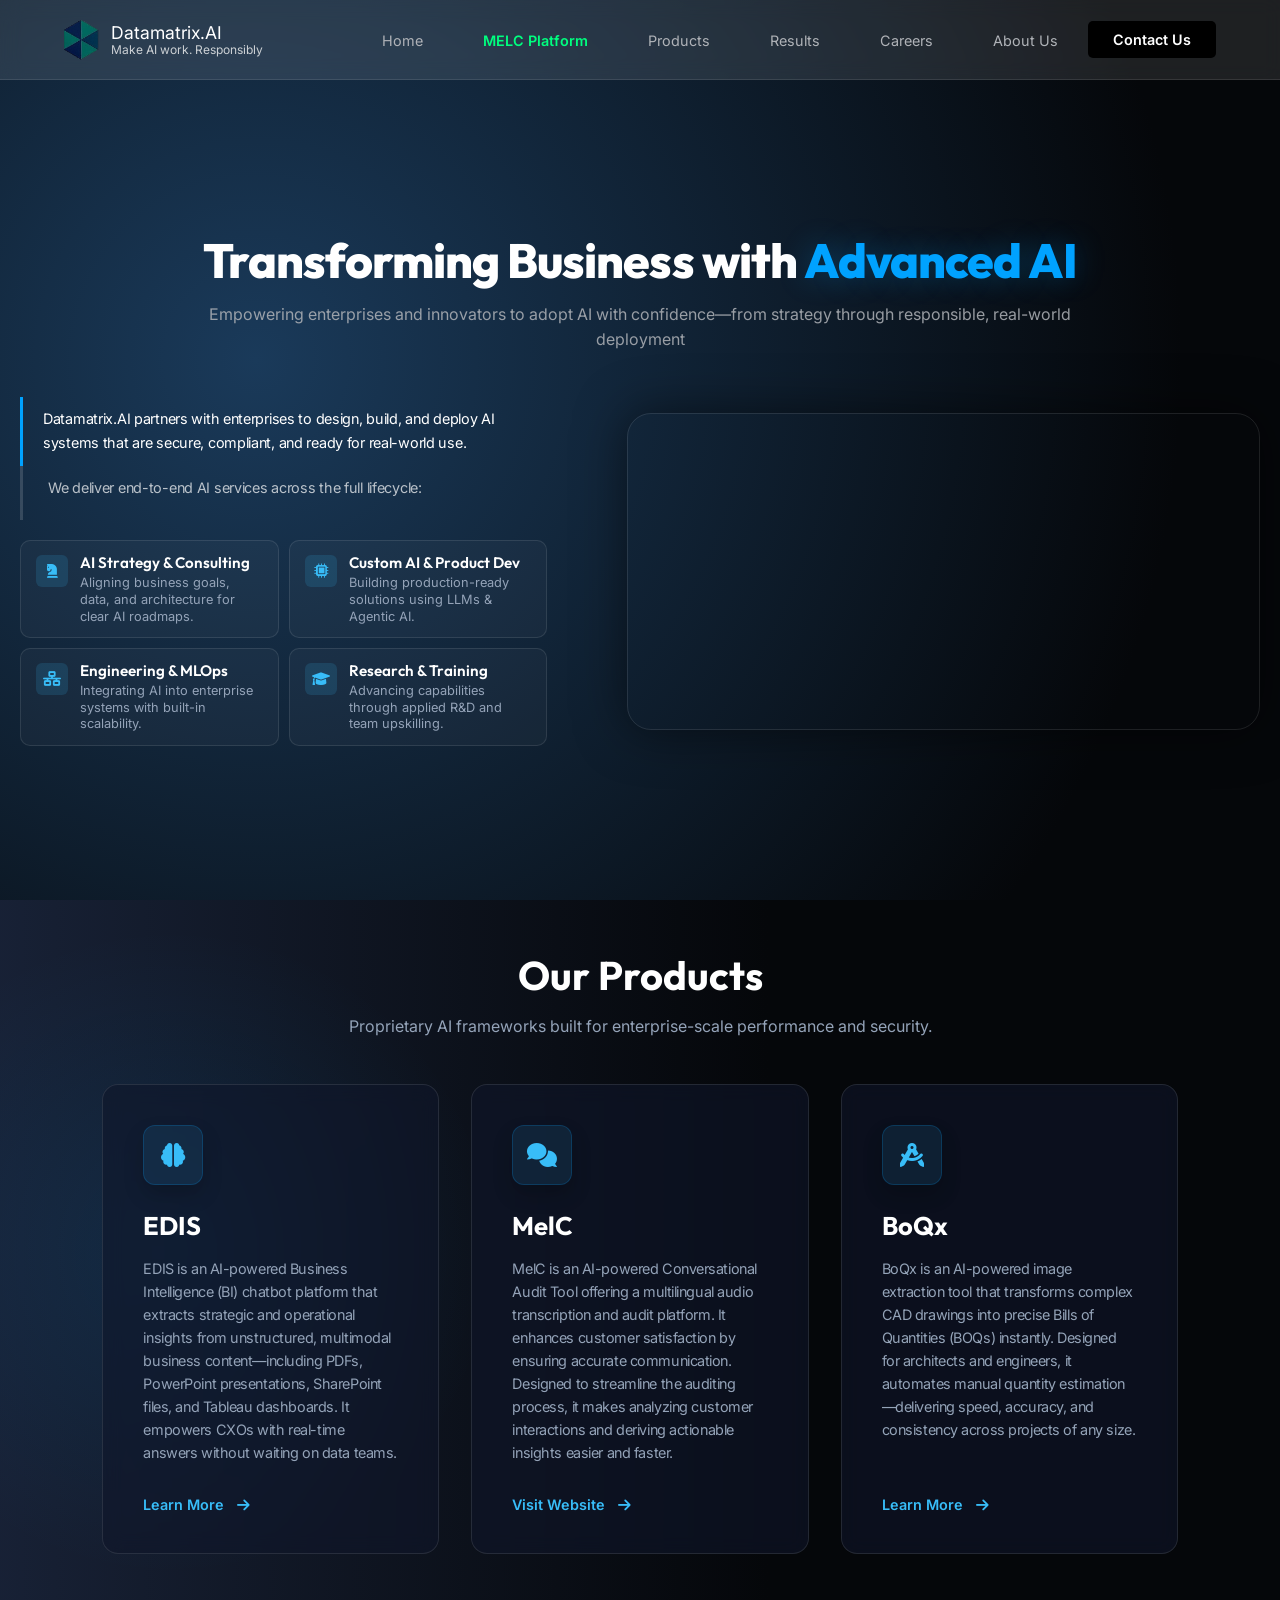
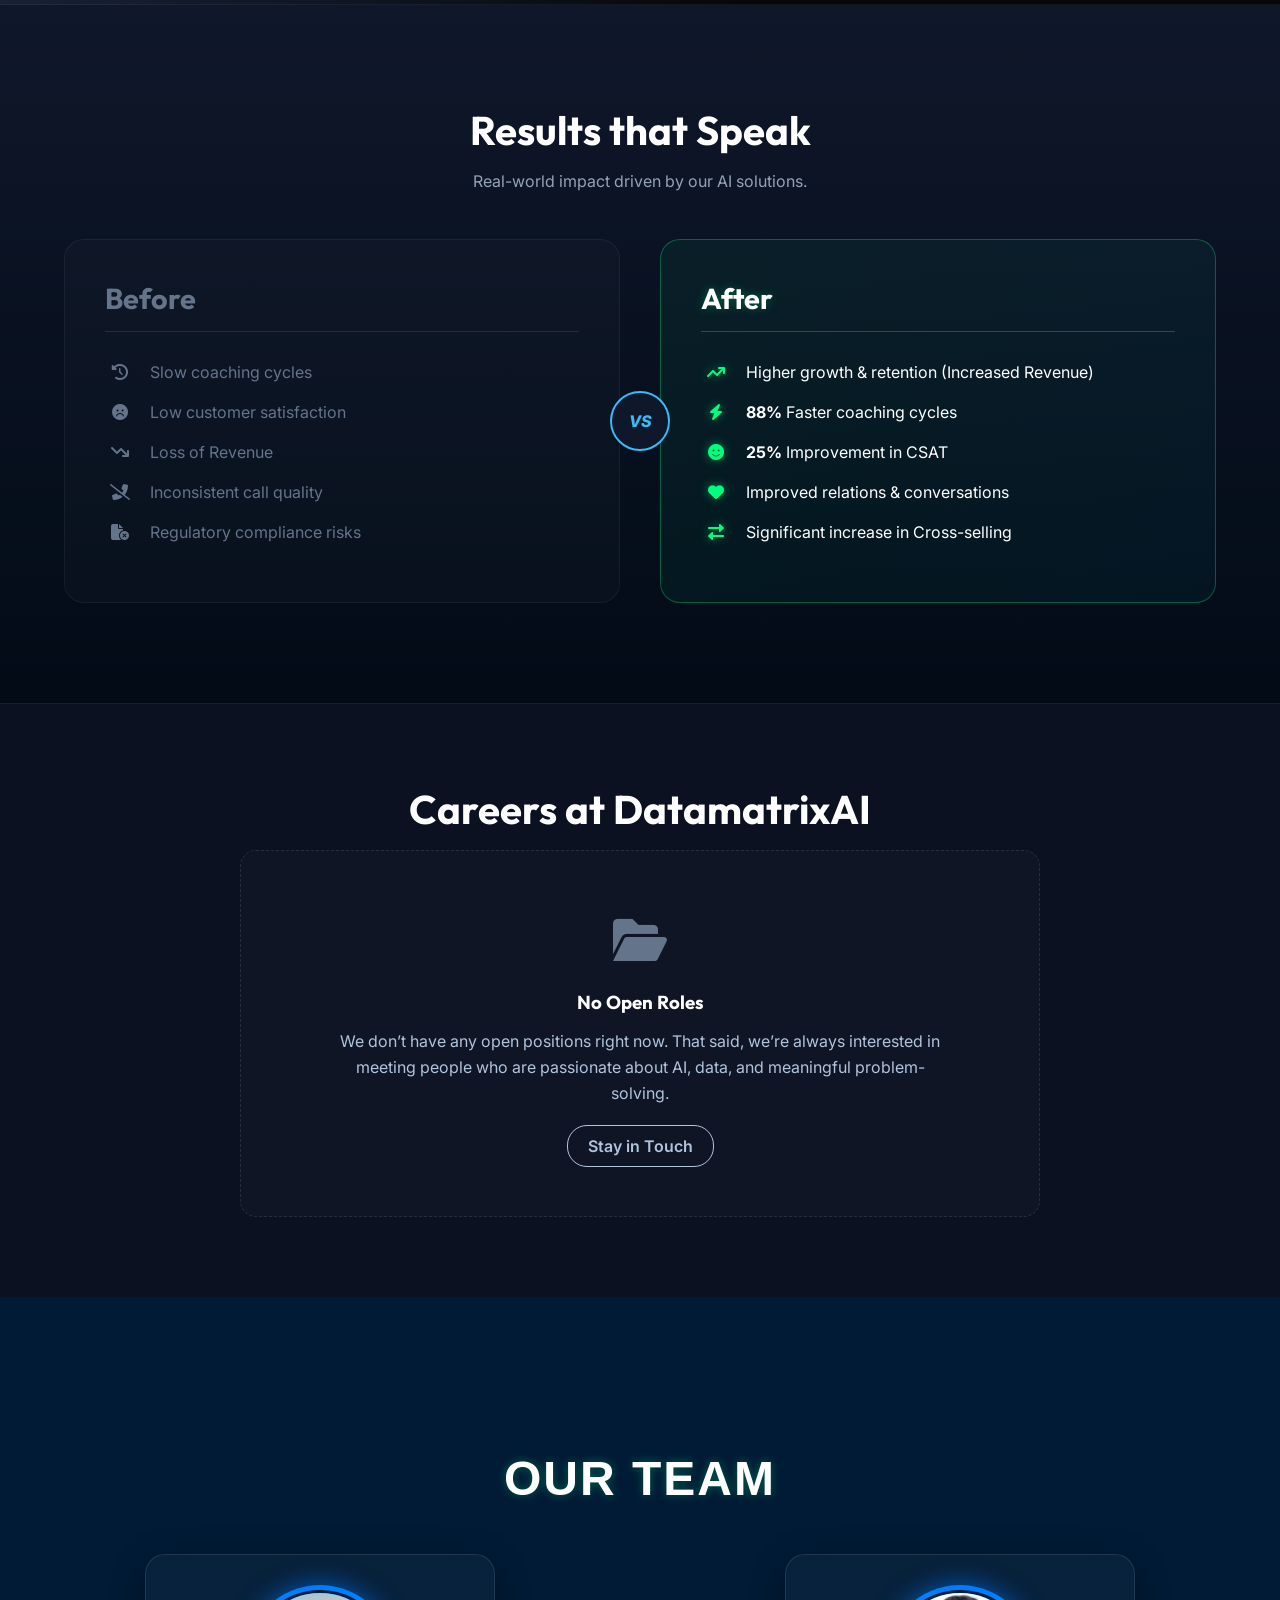
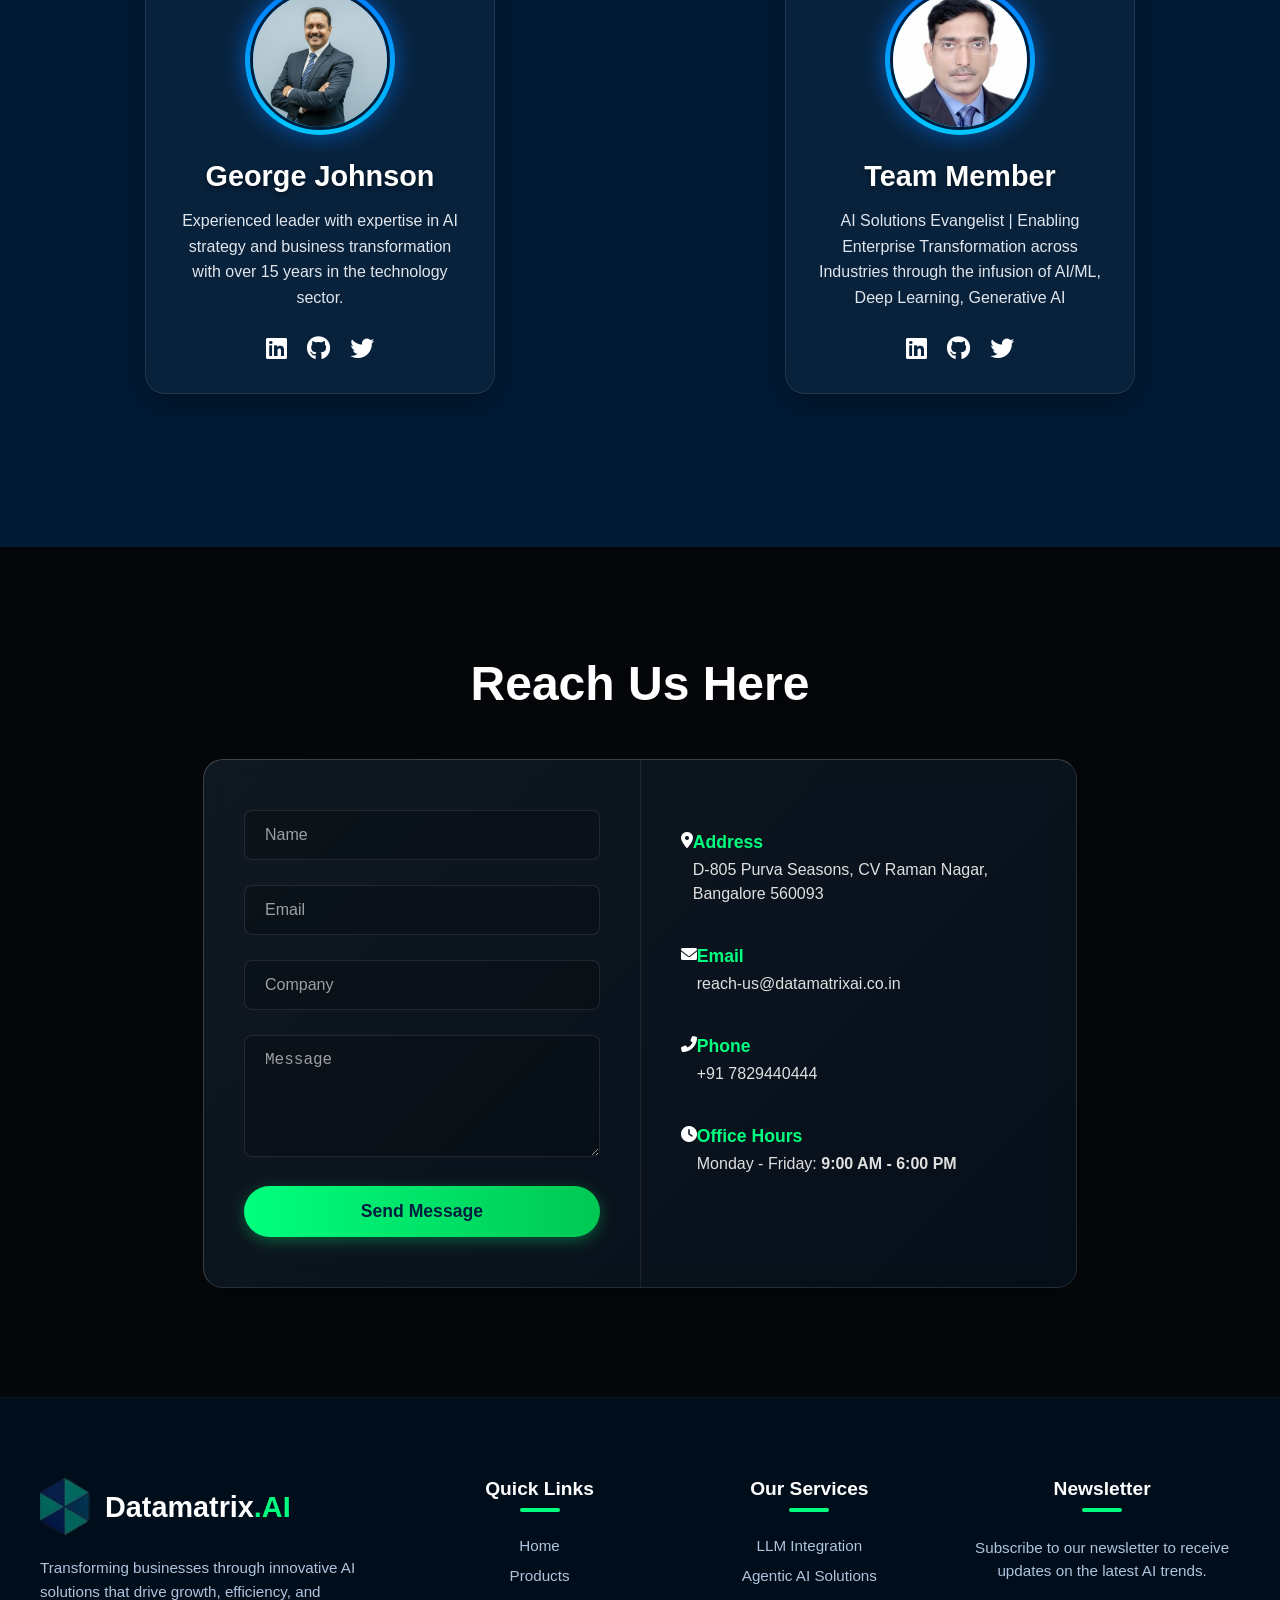
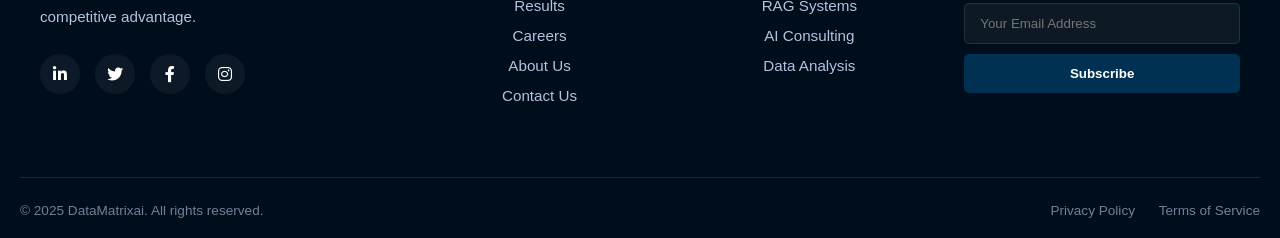
==== index.html @ 776e6ef0 "fixing index error" ====
<!DOCTYPE html>
<html lang="en">
<head>
    <meta charset="UTF-8">
    <meta name="viewport" content="width=device-width, initial-scale=1.0">
    <title>DataMatrix AI</title>
    <link rel="stylesheet" href="style.css">
    <link rel="icon" type="image/png" href="logo.png">
    <link href="https://fonts.googleapis.com/css2?family=Inter:wght@400;600;800&display=swap" rel="stylesheet">
    <link rel="stylesheet" href="https://cdnjs.cloudflare.com/ajax/libs/font-awesome/6.4.0/css/all.min.css">
    <link rel="stylesheet" href="https://cdnjs.cloudflare.com/ajax/libs/font-awesome/6.0.0/css/all.min.css">
    <link href="https://fonts.googleapis.com/css2?family=Inter:wght@400;500;600&family=Outfit:wght@500;600;700&display=swap" rel="stylesheet">
    <style>
        /* --- COMPACT HERO SERVICES GRID --- */
        .services-grid-hero {
            display: grid;
            grid-template-columns: 1fr;
            gap: 10px; /* Tighter gap */
            margin-top: 20px;
        }

        @media (min-width: 768px) {
            .services-grid-hero {
                grid-template-columns: 1fr 1fr; 
            }
        }

        .service-item {
            display: flex;
            align-items: flex-start;
            gap: 12px;
            background: rgba(255, 255, 255, 0.03);
            border: 1px solid rgba(255, 255, 255, 0.1);
            padding: 12px 15px; /* Compact padding */
            border-radius: 10px;
            transition: all 0.3s ease;
        }

        .service-item:hover {
            border-color: #38bdf8;
            background: rgba(255, 255, 255, 0.06);
            transform: translateY(-2px);
        }

        .svc-icon {
            flex-shrink: 0;
            width: 32px; /* Smaller icon container */
            height: 32px;
            background: rgba(56, 189, 248, 0.15);
            color: #38bdf8;
            border-radius: 6px;
            display: flex;
            align-items: center;
            justify-content: center;
            font-size: 0.9rem;
            margin-top: 2px;
        }

        .service-content h4 {
            color: #fff;
            font-family: 'Outfit', sans-serif;
            font-size: 0.95rem; /* Clean, readable size */
            margin-bottom: 3px;
            font-weight: 600;
        }

        .service-content p {
            color: #94a3b8;
            font-size: 0.8rem;
            line-height: 1.3;
            margin: 0;
        }

        /* --- EXISTING STYLES --- */
        .hero-header-container { display: flex; justify-content: center; width: 100%; text-align: center; margin-bottom: 1.5rem; }
        .hero-header-content { max-width: 900px; display: flex; flex-direction: column; align-items: center; }
        .hero-title { text-align: center; }
        .hero-subtitle { text-align: center; margin-left: auto; margin-right: auto; max-width: 800px; }
        
        .products-grid { display: grid; grid-template-columns: repeat(auto-fit, minmax(320px, 1fr)); gap: 2rem; align-items: stretch; }
        .product-card { display: flex; flex-direction: column; height: 100%; background: rgba(15, 23, 42, 0.6); border: 1px solid rgba(255, 255, 255, 0.1); padding: 2.5rem; border-radius: 16px; transition: transform 0.3s ease, box-shadow 0.3s ease, border-color 0.3s ease; }
        .product-card:hover { transform: translateY(-8px); box-shadow: 0 15px 30px rgba(0, 0, 0, 0.4), 0 0 15px rgba(6, 182, 212, 0.2); border-color: rgba(6, 182, 212, 0.5); }
        .product-desc { flex-grow: 1; color: #94a3b8; line-height: 1.6; margin-bottom: 2rem; }
        .product-link { margin-top: auto; display: inline-flex; align-items: center; font-weight: 600; color: #38bdf8; transition: color 0.2s ease, gap 0.2s ease; }
        .product-link:hover { color: #0ea5e9; gap: 10px; }
        .product-icon-container { width: 60px; height: 60px; background: rgba(56, 189, 248, 0.1); border-radius: 12px; display: flex; align-items: center; justify-content: center; margin-bottom: 1.5rem; font-size: 1.5rem; color: #38bdf8; }
        
        .comparison-section { padding: 100px 5%; background: linear-gradient(180deg, #0f172a 0%, #020b16 100%); }
        .comparison-grid { display: grid; grid-template-columns: 1fr 1fr; gap: 40px; max-width: 1200px; margin: 0 auto; position: relative; }
        .col-before { background: rgba(255, 255, 255, 0.02); border: 1px solid rgba(255, 255, 255, 0.05); border-radius: 20px; padding: 40px; }
        .col-before h3 { color: #64748b; font-family: 'Outfit', sans-serif; font-size: 1.8rem; margin-bottom: 30px; border-bottom: 1px solid rgba(255, 255, 255, 0.1); padding-bottom: 15px; }
        .problem-item { display: flex; align-items: center; gap: 15px; margin-bottom: 20px; color: #64748b; }
        .problem-item i { width: 30px; text-align: center; }
        .col-after { background: linear-gradient(135deg, rgba(0, 255, 127, 0.05) 0%, rgba(6, 182, 212, 0.05) 100%); border: 1px solid rgba(0, 255, 127, 0.3); border-radius: 20px; padding: 40px; }
        .col-after h3 { color: #fff; font-family: 'Outfit', sans-serif; font-size: 1.8rem; margin-bottom: 30px; border-bottom: 1px solid rgba(0, 255, 127, 0.3); padding-bottom: 15px; text-shadow: 0 0 10px rgba(0, 255, 127, 0.3); }
        .solution-item { display: flex; align-items: center; gap: 15px; margin-bottom: 20px; color: #fff; }
        .solution-item i { color: #00ff7f; width: 30px; text-align: center; filter: drop-shadow(0 0 5px rgba(0, 255, 127, 0.5)); }
        .vs-badge { display: none; }
        
        .careers-section { padding: 80px 5%; background: #0b1120; border-top: 1px solid rgba(255,255,255,0.05); }
        .job-card { background: rgba(255, 255, 255, 0.03); border: 1px solid rgba(255, 255, 255, 0.1); border-radius: 12px; padding: 25px; margin-bottom: 20px; display: flex; justify-content: space-between; align-items: center; transition: all 0.3s ease; }
        .job-card:hover { border-color: var(--accent-blue, #38bdf8); background: rgba(255, 255, 255, 0.05); transform: translateX(5px); }
        .job-info h4 { color: #fff; font-family: 'Outfit', sans-serif; font-size: 1.2rem; margin-bottom: 5px; }
        .job-meta { color: #94a3b8; font-size: 0.9rem; display: flex; gap: 15px; }
        .job-meta span i { margin-right: 5px; color: #38bdf8; }
        .btn-apply { padding: 8px 20px; border: 1px solid #38bdf8; color: #38bdf8; border-radius: 20px; text-decoration: none; font-size: 0.9rem; transition: all 0.3s; }
        .btn-apply:hover { background: #38bdf8; color: #000; }
        .no-jobs-box { background: rgba(255, 255, 255, 0.02); border: 1px dashed rgba(255, 255, 255, 0.1); border-radius: 16px; padding: 60px 20px; text-align: center; max-width: 800px; margin: 0 auto; }
        .no-jobs-icon { font-size: 3rem; color: #64748b; margin-bottom: 20px; }
        
        .team-grid { display: flex; justify-content: center; gap: 40px; flex-wrap: wrap; margin-top: 40px; }
        .team-card { flex: 0 1 350px; display: flex; flex-direction: column; align-items: center; text-align: center; background: rgba(255, 255, 255, 0.03); border: 1px solid rgba(255, 255, 255, 0.1); border-radius: 20px; padding: 30px; }

        @media (min-width: 900px) {
            .vs-badge { display: flex; position: absolute; left: 50%; top: 50%; transform: translate(-50%, -50%); width: 60px; height: 60px; background: #0f172a; border: 2px solid #38bdf8; border-radius: 50%; align-items: center; justify-content: center; color: #38bdf8; font-weight: 800; font-style: italic; z-index: 10; }
        }
        @media (max-width: 768px) {
            .comparison-grid { grid-template-columns: 1fr; }
            .job-card { flex-direction: column; align-items: flex-start; gap: 15px; }
            .btn-apply { width: 100%; text-align: center; }
            .team-grid { flex-direction: column; align-items: center; }
        }
    </style>
</head>
<body>

    <header>
        <a href="#" class="logo-container">
            <img src="logo.png" alt="DataMatrix Logo" class="logo">
            <div class="logo-text">
                <span class="text-white">Datamatrix</span><span class="text-white">.AI</span>
                <div class="tagline-text">Make AI work. Responsibly</div>
            </div>
        </a>

       <nav>
            <ul>
                <li><a href="index.html">Home</a></li>
                <li><a href="melc.html" style="color: #00ff7f; font-weight: 600;">MELC Platform</a></li>
                <li><a href="#products">Products</a></li>
                <li><a href="#testimonials">Results</a></li>
                <li><a href="#careers">Careers</a></li>
                <li><a href="#aboutus">About Us</a></li>
            </ul>
        </nav>
        <a href="#contact" class="btn-reach">Contact Us</a>
    </header>

    <section class="hero">
        <div class="hero-header-container">
            <div class="hero-header-content">
                    <h1 class="hero-title">Transforming Business with <span class="highlight">Advanced AI</span></h1>
                    <p class="hero-subtitle">Empowering enterprises and innovators to adopt AI with confidence—from strategy through responsible, real-world deployment</p>
            </div>
        </div>
        <div class="hero-main-layout">
            <div class="hero-left-new">
                <div>
                    <p class="lead-text">Datamatrix.AI partners with enterprises to design, build, and deploy AI systems that are secure, compliant, and ready for real-world use.</p>
                    <p class="detail-text" style="margin-bottom: 10px;">We deliver end-to-end AI services across the full lifecycle:</p>
                    
                    <div class="services-grid-hero">
                        
                        <div class="service-item">
                            <div class="svc-icon"><i class="fas fa-chess-knight"></i></div>
                            <div class="service-content">
                                <h4>AI Strategy & Consulting</h4>
                                <p>Aligning business goals, data, and architecture for clear AI roadmaps.</p>
                            </div>
                        </div>

                        <div class="service-item">
                            <div class="svc-icon"><i class="fas fa-microchip"></i></div>
                            <div class="service-content">
                                <h4>Custom AI & Product Dev</h4>
                                <p>Building production-ready solutions using LLMs & Agentic AI.</p>
                            </div>
                        </div>

                        <div class="service-item">
                            <div class="svc-icon"><i class="fas fa-network-wired"></i></div>
                            <div class="service-content">
                                <h4>Engineering & MLOps</h4>
                                <p>Integrating AI into enterprise systems with built-in scalability.</p>
                            </div>
                        </div>

                        <div class="service-item">
                            <div class="svc-icon"><i class="fas fa-graduation-cap"></i></div>
                            <div class="service-content">
                                <h4>Research & Training</h4>
                                <p>Advancing capabilities through applied R&D and team upskilling.</p>
                            </div>
                        </div>

                    </div>
                </div>
                
                </div>

            <div class="hero-video">
                <video autoplay muted loop playsinline>
                    <source src="homepagevideo.mp4" type="video/mp4">
                </video>
            </div>
        </div>
    </section>

    <section id="products" class="products-section">
        <div class="section-header-product">
            <h2 style="text-align: center; font-size: 2.5rem; margin-bottom: 1rem; color: #fff; font-family: 'Outfit', sans-serif;">Our Products</h2>
            <p style="text-align: center; color: #94a3b8; max-width: 600px; margin: 0 auto 3rem auto;">Proprietary AI frameworks built for enterprise-scale performance and security.</p>
        </div>

        <div class="products-grid">
            <div class="product-card">
                <div class="product-icon-container">
                    <i class="fas fa-brain"></i>
                </div>
                <h3 class="product-title">EDIS</h3>
                <p class="product-desc">EDIS is an AI-powered Business Intelligence (BI) chatbot platform that extracts strategic and operational insights from unstructured, multimodal business content—including PDFs, PowerPoint presentations, SharePoint files, and Tableau dashboards. It empowers CXOs with real-time answers without waiting on data teams.</p>
                <a href="#" class="product-link">Learn More <i class="fas fa-arrow-right" style="margin-left: 5px;"></i></a>
            </div>

            <div class="product-card">
                <div class="product-icon-container">
                    <i class="fas fa-comments"></i>
                </div>
                <h3 class="product-title">MelC</h3>
                <p class="product-desc">MelC is an AI-powered Conversational Audit Tool offering a multilingual audio transcription and audit platform. It enhances customer satisfaction by ensuring accurate communication. Designed to streamline the auditing process, it makes analyzing customer interactions and deriving actionable insights easier and faster.</p>
                <a href="melc.html" class="product-link">Visit Website <i class="fas fa-arrow-right" style="margin-left: 5px;"></i></a>
            </div>

            <div class="product-card">
                <div class="product-icon-container">
                    <i class="fas fa-drafting-compass"></i>
                </div>
                <h3 class="product-title">BoQx</h3>
                <p class="product-desc">BoQx is an AI-powered image extraction tool that transforms complex CAD drawings into precise Bills of Quantities (BOQs) instantly. Designed for architects and engineers, it automates manual quantity estimation—delivering speed, accuracy, and consistency across projects of any size.</p>
                <a href="#" class="product-link">Learn More <i class="fas fa-arrow-right" style="margin-left: 5px;"></i></a>
            </div>
        </div>
    </section>

    <section id="testimonials" class="comparison-section">
        <div class="section-header-product">
            <h2 style="text-align: center; font-size: 2.5rem; margin-bottom: 1rem; color: #fff; font-family: 'Outfit', sans-serif;">Results that Speak</h2>
            <p style="text-align: center; color: #94a3b8; max-width: 600px; margin: 0 auto 3rem auto;">Real-world impact driven by our AI solutions.</p>
        </div>

        <div class="comparison-grid">
            <div class="vs-badge">VS</div>

            <div class="col-before">
                <h3>Before</h3>
                <div class="problem-item"><i class="fas fa-history"></i> <span>Slow coaching cycles</span></div>
                <div class="problem-item"><i class="fas fa-face-frown"></i> <span>Low customer satisfaction</span></div>
                <div class="problem-item"><i class="fas fa-arrow-trend-down"></i> <span>Loss of Revenue</span></div>
                <div class="problem-item"><i class="fas fa-phone-slash"></i> <span>Inconsistent call quality</span></div>
                <div class="problem-item"><i class="fas fa-file-circle-xmark"></i> <span>Regulatory compliance risks</span></div>
            </div>

            <div class="col-after">
                <h3>After</h3>
                <div class="solution-item"><i class="fas fa-arrow-trend-up"></i> <span>Higher growth & retention (Increased Revenue)</span></div>
                <div class="solution-item"><i class="fas fa-bolt"></i> <span><strong>88%</strong> Faster coaching cycles</span></div>
                <div class="solution-item"><i class="fas fa-face-smile"></i> <span><strong>25%</strong> Improvement in CSAT</span></div>
                <div class="solution-item"><i class="fas fa-heart"></i> <span>Improved relations & conversations</span></div>
                <div class="solution-item"><i class="fas fa-exchange-alt"></i> <span>Significant increase in Cross-selling</span></div>
            </div>
        </div>
    </section>

    <section id="careers" class="careers-section">
        <div class="section-header-product">
            <h2 style="text-align: center; font-size: 2.5rem; margin-bottom: 1rem; color: #fff; font-family: 'Outfit', sans-serif;">Careers at DatamatrixAI</h2>
            
            <p id="careers-intro" style="text-align: center; color: #94a3b8; max-width: 600px; margin: 0 auto 3rem auto; display: none;">
                We’re looking for people excited about AI, data, and building products that create real business impact.
            </p>
        </div>

        <div class="container" style="max-width: 900px; margin: 0 auto;">
            
            <div id="job-list-container">
                </div>

            <div id="no-roles-message" class="no-jobs-box">
                <div class="no-jobs-icon"><i class="fas fa-folder-open"></i></div>
                <h3 style="color: #fff; margin-bottom: 15px; font-family: 'Outfit', sans-serif;">No Open Roles</h3>
                <p style="color: #b0c4de; line-height: 1.6; max-width: 600px; margin: 0 auto;">
                    We don’t have any open positions right now. That said, we’re always interested in meeting people who are passionate about AI, data, and meaningful problem-solving.
                </p>
                <div style="margin-top: 30px;">
                    <a href="mailto:reach-us@datamatrixai.co.in" class="btn-outline" style="border: 1px solid #b0c4de; color: #b0c4de; padding: 10px 20px; border-radius: 20px; text-decoration: none; transition: 0.3s;">Stay in Touch</a>
                </div>
            </div>

        </div>
    </section>

    <section id="aboutus" class="about-us-section">
        <div class="container">
            <h2 class="section-title2">Our Team</h2>
            
            <div class="team-grid">
                
                <div class="team-card">
                    <div class="profile-img-container">
                        <img src="george.jpg" alt="George Johnson" class="profile-img">
                    </div>
                    <h3 class="member-name">George Johnson</h3>
                    <p class="member-bio">
                        Experienced leader with expertise in AI strategy and business transformation 
                        with over 15 years in the technology sector.
                    </p>
                    <div class="social-links">
                        <a href="#" class="social-icon"><i class="fab fa-linkedin"></i></a>
                        <a href="#" class="social-icon"><i class="fab fa-github"></i></a>
                        <a href="#" class="social-icon"><i class="fab fa-twitter"></i></a>
                    </div>
                </div>

                <div class="team-card">
                    <div class="profile-img-container">
                        <img src="person2.jpeg" alt="Team Member" class="profile-img">
                    </div>
                    <h3 class="member-name">Team Member</h3> 
                    <p class="member-bio">
                        AI Solutions Evangelist | Enabling Enterprise Transformation across Industries through the infusion of AI/ML, Deep Learning, Generative AI
                    </p>
                    <div class="social-links">
                        <a href="#" class="social-icon"><i class="fab fa-linkedin"></i></a>
                        <a href="#" class="social-icon"><i class="fab fa-github"></i></a>
                        <a href="#" class="social-icon"><i class="fab fa-twitter"></i></a>
                    </div>
                </div>

            </div>

        </div>
    </section>

    <section id="contact" class="contact-section">
        <div class="container">
            <h2 class="section-title">Reach Us Here</h2>
            
            <div class="contact-wrapper">
                
                <div class="form-column">
                    <form action="#" method="POST" class="contact-form">
                        <div class="form-group">
                            <input type="text" name="name" placeholder="Name" required class="form-input">
                        </div>
                        
                        <div class="form-group">
                            <input type="email" name="email" placeholder="Email" required class="form-input">
                        </div>
                        
                        <div class="form-group">
                            <input type="text" name="company" placeholder="Company" class="form-input">
                        </div>
                        
                        <div class="form-group">
                            <textarea name="message" placeholder="Message" rows="5" required class="form-input"></textarea>
                        </div>
                        
                        <button type="submit" class="submit-btn">Send Message</button>
                    </form>
                </div>
                
                <div class="info-column">
                    
                    <div class="info-item">
                        <div class="icon-box">
                            <i class="fas fa-map-marker-alt"></i>
                        </div>
                        <div class="info-text">
                            <h4>Address</h4>
                            <p>D-805 Purva Seasons, CV Raman Nagar, Bangalore 560093</p>
                        </div>
                    </div>

                    <div class="info-item">
                        <div class="icon-box">
                            <i class="fas fa-envelope"></i>
                        </div>
                        <div class="info-text">
                            <h4>Email</h4>
                            <p>reach-us@datamatrixai.co.in</p>
                        </div>
                    </div>

                    <div class="info-item">
                        <div class="icon-box">
                            <i class="fas fa-phone-alt"></i>
                        </div>
                        <div class="info-text">
                            <h4>Phone</h4>
                            <p>+91 7829440444</p>
                        </div>
                    </div>

                    <div class="info-item">
                        <div class="icon-box">
                            <i class="fas fa-clock"></i>
                        </div>
                        <div class="info-text">
                            <h4>Office Hours</h4>
                            <p>Monday - Friday: <strong>9:00 AM - 6:00 PM</strong></p>
                        </div>
                    </div>
                    
                </div>
            </div>
        </div>
    </section>

    <footer class="site-footer">
        <div class="footer-container">       
            <div class="footer-col company-info">
                <div class="footer-logo">
                    <img src="logo.png" alt="DataMatrix AI Logo" class="logo-img">
                    <h2>Datamatrix<span class="highlight">.AI</span></h2>
                </div>
                <p class="company-desc">
                    Transforming businesses through innovative AI solutions that drive 
                    growth, efficiency, and competitive advantage.
                </p>
                <div class="social-icons">
                    <a href="#"><i class="fab fa-linkedin-in"></i></a>
                    <a href="#"><i class="fab fa-twitter"></i></a>
                    <a href="#"><i class="fab fa-facebook-f"></i></a>
                    <a href="#"><i class="fab fa-instagram"></i></a>
                </div>
            </div>

            <div class="footer-col">
                <h3 class="footer-heading">Quick Links</h3>
                <ul class="footer-links">
                    <li><a href="#home">Home</a></li>
                    <li><a href="#products">Products</a></li>
                    <li><a href="#testimonials">Results</a></li>
                    <li><a href="#careers">Careers</a></li>
                    <li><a href="#aboutus">About Us</a></li>
                    <li><a href="#contactus">Contact Us</a></li>
                </ul>
            </div>

            <div class="footer-col">
                <h3 class="footer-heading">Our Services</h3>
                <ul class="footer-links">
                    <li><a href="#">LLM Integration</a></li>
                    <li><a href="#">Agentic AI Solutions</a></li>
                    <li><a href="#">RAG Systems</a></li>
                    <li><a href="#">AI Consulting</a></li>
                    <li><a href="#">Data Analysis</a></li>
                </ul>
            </div>

            <div class="footer-col newsletter-col">
                <h3 class="footer-heading">Newsletter</h3>
                <p class="newsletter-desc">
                    Subscribe to our newsletter to receive updates on the latest AI trends.
                </p>
                <form class="newsletter-form">
                    <input type="email" placeholder="Your Email Address" required>
                    <button type="submit">Subscribe</button>
                </form>
            </div>
        </div>

        <div class="footer-bottom">
            <div class="copyright">
                &copy; 2025 DataMatrixai. All rights reserved.
            </div>
            <div class="legal-links">
                <a href="#">Privacy Policy</a>
                <a href="#">Terms of Service</a>
            </div>
        </div>
    </footer>

    <script>
        document.addEventListener('contextmenu', function(e) {
            e.preventDefault();
        });

        // --- CAREERS LOGIC ---
        document.addEventListener("DOMContentLoaded", function() {
            
            // 1. DEFINE YOUR JOBS HERE
            const jobs = [
                // { title: "Senior AI Engineer", location: "Bangalore (Hybrid)", type: "Full-Time", link: "#" }
            ];

            const jobContainer = document.getElementById('job-list-container');
            const noRolesMsg = document.getElementById('no-roles-message');
            const introText = document.getElementById('careers-intro');

            if (jobs.length > 0) {
                noRolesMsg.style.display = 'none';
                introText.style.display = 'block';

                jobs.forEach(job => {
                    const card = document.createElement('div');
                    card.className = 'job-card';
                    card.innerHTML = `
                        <div class="job-info">
                            <h4>${job.title}</h4>
                            <div class="job-meta">
                                <span><i class="fas fa-map-marker-alt"></i> ${job.location}</span>
                                <span><i class="fas fa-briefcase"></i> ${job.type}</span>
                            </div>
                        </div>
                        <a href="${job.link}" class="btn-apply">Apply Now</a>
                    `;
                    jobContainer.appendChild(card);
                });

            } else {
                noRolesMsg.style.display = 'block';
                introText.style.display = 'none';
            }
        });
    </script>
</body>
</html>
---- style.css ----
/* --- 1. COLOR VARIABLES --- */
:root {
    --prussian-blue: #003153; 
    --accent-green: #2E8B57; 
    --white: #ffffff;
    --text-dark: #333333;
    --text-grey: #666666;
    --hero-highlight: #3b82f6; 
    --btn-blue: #0066cc; 
    --cursor-color:var(--accent-green);

    --bg-dark: #05070a;      
    --glow-blue: #1a3a5a;    /* Brighter blue */
    --glow-purple: #251b4a;  /* Brighter purple */
    --accent-blue: #00a2ff;
    --text-main: #ffffff;
    --text-dim: #b0b3b8;
}

/* --- 2. GLOBAL RESET --- */
* { margin: 0; padding: 0; box-sizing: border-box; }

body {
    margin: 0;
    font-family: 'Inter', sans-serif;
    /* Increased the percentage (80%) so the colors spread further across the black background */
    background: 
        radial-gradient(circle at 20% 40%, var(--glow-blue) 0%, var(--bg-dark) 80%),
        radial-gradient(circle at 80% 20%, var(--glow-purple) 0%, var(--bg-dark) 80%);
    background-color: var(--bg-dark);
    color: var(--text-main);
    overflow-x: hidden;
    background-attachment: fixed; /* Keeps the gradient static while you scroll */
}

a { text-decoration: none; }

/* --- 3. NAVIGATION BAR --- */
/* --- GLASSY TRANSPARENT HEADER --- */
header {
    /* 1. Make background transparent/glassy */
    background: rgba(255, 255, 255, 0.1); /* 10% opaque white */
    backdrop-filter: blur(10px);          /* Blurs what's behind it */
    -webkit-backdrop-filter: blur(10px);  /* Safari support */
    
    /* 2. Position it ON TOP of the image */
    position: fixed; 
    top: 0; 
    left: 0;
    width: 100%;
    z-index: 1000; /* Ensures it floats above everything */
    
    /* 3. Remove default borders/shadows if you want it cleaner */
    box-shadow: none; 
    border-bottom: 1px solid rgba(255, 255, 255, 0.1); /* Subtle edge */

    /* 4. Layout (Keep existing) */
    height: 80px;
    display: flex;
    align-items: center;
    padding: 0 5%;
}

/* Optional: Since the header is now floating, you might want to 
   add some top padding to the Hero so text doesn't hide behind the logo */

.logo-container { display: flex; align-items: center; gap: 12px; }

.logo-container img.logo {
    height: 40px;  /* Adjust this value to make it smaller or bigger */
    width: auto;   /* Maintains aspect ratio */
}

.logo-text {
    font-size: 1.1rem; /* Reduced from 1.5rem */
    line-height: 1.1;
}

.tagline-text {
    font-size: 0.75rem; /* Makes the tagline much smaller and elegant */
    opacity: 0.8;
    color: whitesmoke;
}

.text-white { color: var(--white); }

nav {
    /* THIS IS THE KEY FIX: */
    margin-left: auto; /* Pushes the nav (and button) to the far right */
    margin-right: 30px; /* Adds space between the Links and the Button */
}

nav ul { 
    display: flex; 
    list-style: none; 
    gap: 30px; /* Space between each link */
}

nav a {
    color: var(--text-dim);
    text-decoration: none;
    margin-left: 30px;
    font-size: 0.9rem;
    transition: 0.3s;
}

nav a:hover {
    color: var(--accent-blue);
}

.btn-reach {
    background-color: #000000; 
    color: var(--white);
    padding: 10px 25px;
    border-radius: 5px;
    font-weight: 600;
    font-size: 0.9rem;
    transition: background-color 0.3s ease;
    /* ensure button doesn't shrink */
    white-space: nowrap; 
}

.btn-reach:hover {
    background-color: var(--accent-green); 
}

/* Hero Section */
.hero {
    display: flex;
    flex-direction: column; /* Stacks header over the main content */
    height: auto;
    min-height: 100vh;
    padding: 100px 8% 55px; /* Space for fixed navigation */
}

/* 1. Top Header Box */
/* Hero Section - Strict Full Screen Layout */
.hero {
    /* 1. Force the container to be exactly the height of the window */
    min-height: 100vh; 
    width: 100%;

    /* 2. Flexbox Magic: This centers everything perfectly */
    display: flex;
    flex-direction: column;
    justify-content: center; /* Vertically aligns to the middle */
    align-items: center;     /* Horizontally aligns to the middle */

    /* 3. Padding Adjustments */
    /* 80px Top: clears your fixed navbar */
    /* 0px Bottom: ensures no extra gap pushes the footer up */
    padding: 80px 20px 0; 
    
    position: relative;
    box-sizing: border-box;
}
.hero-header-content {
    max-width: 900px;
    margin: 0 auto;
}

/* 2. Main Layout (The Split Section) */
.hero-main-layout {
    display: flex;
    align-items: center;
    justify-content: space-between;
    gap: 40px;
    width: 100%;
}

/* Space for your upcoming content */
.hero-left-new {
    flex: 1;
    min-height: 300px;
    display: flex;
    flex-direction: column;
    justify-content: center;
    padding-right: 40px;
}

.hero-left-new .lead-text {
    font-family: 'Inter', sans-serif;
    font-size: 0.9rem;
    font-weight: 400;
    letter-spacing: -0.02em;
    line-height: 1.7;
    color: var(--white);
    margin-bottom: 0; /* Remove bottom margin to connect the borders */
    
    /* Strong Blue Border */
    padding: 10px 0 10px 20px;
    border-left: 3px solid var(--accent-blue);
    
    -webkit-font-smoothing: antialiased;
}

.hero-left-new .detail-text {
    /* SAME Font family as lead for uniformity */
    font-family: 'Inter', sans-serif;
    
    /* Smaller size and weight, but same style */
    font-size: 0.9rem;
    font-weight: 400;
    letter-spacing: -0.02em;
    line-height: 1.7;
    
    /* Muted border and text color to differentiate */
    color: rgba(255, 255, 255, 0.7);
    padding: 10px 0 20px 25px;
    
    /* Subtle Grey/Dim Border that matches the blue alignment */
    border-left: 3px solid rgba(255, 255, 255, 0.15);
    
    max-width: 580px;
}

.hero-title {
    font-family: 'Outfit', sans-serif; /* Matches Services Header */
    font-size: 3rem !important; 
    font-weight: 800;
    line-height: 1.1;
    letter-spacing: -0.02em; /* Premium tight spacing */
    text-align: center;
    white-space: nowrap; /* Forces one single line */
    margin-bottom: 15px;
}

.hero-title .highlight {
    display: inline;      /* Changed from 'block' to keep on same line */
    color: var(--accent-blue);
    text-shadow: 0 0 30px rgba(0, 162, 255, 0.3);
    border-bottom: none;  /* Removes the old underline */
}

.hero-header-content .hero-subtitle {
    font-family: 'Inter', sans-serif;
    font-size: 1.0rem !important; /* Forces the small size */
    color: var(--text-dim);
    margin-bottom: 20px;
    max-width: 900px;
    margin-left: auto;
    margin-right: auto;
    line-height: 1.6;
    opacity: 0.85; /* Makes it look professionally 'dimmed' */
}

.hero-video {
    flex: 1.2;
    display: flex;
    justify-content: flex-end;
    align-items: center;
}

.hero-video video {
    width: 100%;
    max-width: 700px;
    height: auto;
    border-radius: 24px; /* Matches the rounded look in the image */
    box-shadow: 0 0 50px rgba(0,0,0,0.5);
    border: 1px solid rgba(255,255,255,0.1);
}

.hero-content p {
    font-size: 1.1rem;
    color: var(--white);
    margin-bottom: 2.5rem;
    text-align: center;
    margin-left: auto;
    margin-right: auto;
}

.hero p {
    font-size: 1.1rem;
    color: black;
    margin-bottom: 2.5rem;
    max-width: 700px;
    /* ADDED: Centers the paragraph block itself */
    margin-left: auto;
    margin-right: auto;
}

/* --- BUTTONS --- */
.hero-buttons {
    display: flex;
    gap: 20px;
    justify-content: center !important;
    font-family: 'Outfit', sans-serif;
    font-weight: 600;
    letter-spacing: 0.02em;
    text-transform: uppercase;
    font-size: 0.9rem;
}

/* --- 1. PRIMARY BUTTON (Get Started) --- */
.btn-primary {
    background: var(--accent-blue);
    color: white;
    padding: 12px 28px;
    border-radius: 50px;
    text-decoration: none;
    font-weight: 600;
    border: 2px solid var(--accent-blue); /* Added border to match sizing */
    box-shadow: 0 0 20px rgba(0, 162, 255, 0.4);
    transition: all 0.3s ease;
}

.btn-primary:hover {
    transform: translateY(-3px);
    background: transparent; /* Becomes outline on hover */
    color: white;
}

/* --- 2. OUTLINE BUTTON (Explore Services) --- */
/* Target both btn-outline and btn-secondary for safety */
.btn-outline, .btn-secondary {
    background: transparent;
    color: white;
    padding: 12px 28px;
    border-radius: 50px;
    text-decoration: none;
    font-weight: 600;
    border: 2px solid white; /* Initial white outline */
    transition: all 0.3s ease;
}

.btn-outline:hover, .btn-secondary:hover {
    background: var(--accent-blue); /* Becomes solid blue on hover */
    border-color: var(--accent-blue);
    color: white;
    transform: translateY(-3px);
    box-shadow: 0 0 20px rgba(0, 162, 255, 0.4);
}

/* --- MOBILE RESPONSIVE --- */
@media (max-width: 1024px) {
    /* Tablet/Laptop adjustments */
    .hero h1 { font-size: 2.2rem; } /* Shrink font so it fits on smaller screens */
}

@media (max-width: 900px) {
    .services-split-container {
        flex-direction: column;
    }
    .services-visual {
        position: relative;
        top: 0;
        margin-bottom: 40px;
    }
}

@media (max-width: 768px) {
    header { padding: 0 20px; }
    nav ul { display: none; }
    .hero h1 { font-size: 2rem; }
    
    /* Disable typewriter on mobile to prevent layout breaking */
    .typewriter {
        width: auto;
        border-right: none;
        animation: none;
        white-space: normal;
    }
    
    .hero-buttons { flex-direction: column; }
/* --- REACH US BUTTON (Pill Shape) --- */
    .btn-reach {
        background-color: var(--btn-blue);
        color: var(--white);
        
        /* 1. THIS CONTROLS THE SHAPE */
        border-radius: 50px; /* Makes it fully rounded like "Get Started" */
        
        /* 2. Remove default borders */
        border: none;
        
        padding: 10px 25px;
        font-weight: 600;
        font-size: 0.9rem;
        transition: all 0.3s ease;
        white-space: nowrap;
    }

    .btn-reach:hover {
        transform: translateY(-3px); /* Hover float effect */
        box-shadow: 0 4px 15px rgba(0, 102, 204, 0.4); /* Glow effect */
    }
}

/* --- LOGO SIZE CONTROL --- */
.logo {
    font-weight: 700;
    font-size: 1.2rem;
    letter-spacing: 1px;
}

/* --- PRODUCTS SECTION (Glow on Left) --- */
.products-section {
    padding: 50px 8%;
    /* Horizontal gradient matching the "Z" flow (starts Left) */
    background: linear-gradient(
        90deg, 
        hsl(221, 39%, 15%) 0%,  /* Dark Navy on the Left */
        #05070a 60%            /* Fades to Black on the Right */
    ) !important;
    border-bottom: 1px solid rgba(255, 255, 255, 0.05);
    position: relative;
    overflow: hidden;
}

/* Local Left Glow to anchor the section */
.products-section::before {
    content: "";
    position: absolute;
    top: 0;
    left: -10%;
    width: 600px;
    height: 100%;
    background: radial-gradient(circle at center, rgba(0, 162, 255, 0.1) 0%, transparent 70%);
    pointer-events: none;
    z-index: 0;
}

.products-grid {
    display: grid;
    grid-template-columns: repeat(auto-fit, minmax(300px, 1fr));
    gap: 30px;
    max-width: 1200px;
    margin: 0 auto;
    position: relative;
    z-index: 1;
}

/* PRODUCT CARDS */
.product-card {
    background: rgba(255, 255, 255, 0.015);
    border: 1px solid rgba(255, 255, 255, 0.04);
    border-radius: 24px;
    padding: 40px;
    transition: all 0.4s cubic-bezier(0.175, 0.885, 0.32, 1.275);
    backdrop-filter: blur(10px);
}

/* THE ICON CONTAINER (Matches your Image Radius) */
.product-icon-container {
    width: 70px;
    height: 70px;
    background: rgba(0, 162, 255, 0.1);
    border: 1px solid rgba(0, 162, 255, 0.2);
    border-radius: 18px; /* Matches the rounded look of your videos/images */
    display: flex;
    align-items: center;
    justify-content: center;
    margin-bottom: 25px;
    color: var(--accent-blue);
    font-size: 1.8rem;
    box-shadow: 0 10px 20px rgba(0, 0, 0, 0.2);
}

.product-card:hover {
    transform: translateY(-10px);
    background: rgba(255, 255, 255, 0.03);
    border-color: var(--accent-blue);
}

.product-card.highlighted {
    border: 1px solid rgba(0, 162, 255, 0.4);
    background: rgba(0, 162, 255, 0.03);
}

.product-title {
    font-family: 'Outfit', sans-serif;
    font-size: 1.6rem;
    color: var(--white);
    margin-bottom: 15px;
}

.product-desc {
    font-family: 'Inter', sans-serif;
    font-size: 0.9rem;
    font-weight: 400;
    letter-spacing: -0.03em;
    line-height: 1.7;
    color: var(--white);
    margin-bottom: 25px; /* Remove bottom margin to connect the borders */
    -webkit-font-smoothing: antialiased;
}

.product-link {
    font-family: 'Inter', sans-serif;
    color: var(--accent-blue);
    text-decoration: none;
    font-weight: 400;
    font-size: 0.9rem;
    display: flex;
    align-items: center;
    gap: 8px;
    transition: gap 0.3s ease;
}

.product-link:hover {
    gap: 12px;
}

.image-frame {
    width: 100%;
    height: 100%;
    border-radius: 24px;
    overflow: hidden;
    border: 1px solid rgba(255, 255, 255, 0.1);
    box-shadow: 0 0 40px rgba(0, 162, 255, 0.15);
}

/* 2. Remove Old Colored Top Borders */
.border-blue, .border-purple, .border-green {
    border-top: none !important;
}

/* 4. Icons (Pure White, No Box) */
.icon-box {
    /* Remove old colored box styling */
    background-color: transparent !important;
    border: none !important;
    width: auto;
    height: auto;
    padding: 0;
    display: flex;         /* Enables side-by-side alignment */
    align-items: center;   /* Vertically centers the icon with the text */
    gap: 15px;             /* Adds space between the icon and the text */
    margin-bottom: 18px;   /* Optional: adds space below the header */
}

.icon-box h3 {
    margin: 0;
    line-height: 1;         /* Crucial: Removes extra spacing above/below letters */
    display: flex;          /* Ensures the text block itself follows flex rules */
    align-items: center;    /* Secondary centering for the text block */
}

/* Make the SVG icon itself white */
.icon-box svg {
    width: 32px;
    height: 32px;
    color: #ffffff; /* Sets stroke/fill to white */
    /* Ensure fill is none if using stroke icons */
    fill: none; 
    display: block;         /* Removes the 'inline' baseline gap at the bottom */
    flex-shrink: 0;
}

/* Headers */
.section-title {
    font-size: 2.5rem;
    color: #ffffff;
    margin-bottom: 10px;
    font-weight: 800;
}

.section-subtitle {
    color: var(--white);
    margin-bottom: 60px;
    font-size: 1.1rem;
}

/* --- PILLS (Tags) --- */
.pill-container {
    display: flex;
    flex-wrap: wrap;
    justify-content: center;
    gap: 10px;
}

/* Section Container - Set height here to match Tech Stack */
.about-us-section {
    position: relative;
    width: 100%;
    /* Consistent height with other sections */
    min-height: 850px; 
    
    display: flex;
    align-items: center;
    justify-content: center;
    
    /* BACKGROUND IMAGE SETUP */
    background-image: url('team.jpg'); 
    background-size: cover;
    background-position: center;
    background-repeat: no-repeat;
    /* Keeps the background fixed while scrolling (Parallax effect) */
    background-attachment: scroll;
    
    font-family: 'Segoe UI', Tahoma, Geneva, Verdana, sans-serif;
    padding: 40px 20px;
}

/* Dark Overlay: This adds a dark Prussian Blue tint over your image 
   so the white text and glowing green elements pop out. */
.about-us-section::before {
    content: '';
    position: absolute;
    top: 0;
    left: 0;
    width: 100%;
    height: 100%;
    /* Adjust opacity (0.85) if you want to see more of your image */
    background-color: rgba(0, 31, 63, 0.85); 
    z-index: 1;
}

/* Container to ensure content sits above the overlay */
.about-us-section .container {
    position: relative;
    z-index: 2;
    width: 100%;
}

.section-title2 {
    text-align: center;
    font-size: 3rem;
    font-weight: 700;
    color: #ffffff;
    margin-bottom: 3rem;
    text-transform: uppercase;
    letter-spacing: 2px;
    text-shadow: 0 0 10px rgba(0, 255, 127, 0.3);
}

/* The Team Card - Glass Effect */
/* The Upgraded Premium Glass Card */
/* --- THE GLASS CARD --- */
.team-card {
    /* Dark semi-transparent blue base */
    background: rgba(0, 31, 63, 0.5); 
    
    /* Surface Reflection Gradient */
    background-image: linear-gradient(
        135deg, 
        rgba(255, 255, 255, 0.08) 0%, 
        rgba(255, 255, 255, 0.01) 100%
    );
    
    /* Strong Blur for the "Frosted" look */
    backdrop-filter: blur(20px);         
    -webkit-backdrop-filter: blur(20px); 
    
    /* Subtle White/Blue Border */
    border: 1px solid rgba(100, 181, 246, 0.2); 
    border-top: 1px solid rgba(100, 181, 246, 0.4); 
    
    border-radius: 24px;
    padding: 60px 40px;
    max-width: 400px;
    margin: 0 auto;
    text-align: center;
    
    /* Initial Shadow */
    box-shadow: 0 8px 32px 0 rgba(0, 0, 0, 0.4);
    
    transition: transform 0.3s ease, box-shadow 0.3s ease, border-color 0.3s ease;
    transform: translateZ(0); 
    will-change: transform, backdrop-filter;
}

/* --- HOVER EFFECT --- */
.team-card:hover {
    transform: translateY(-10px);
    /* Outer Blue Glow on Hover */
    box-shadow: 
        0 20px 40px rgba(0, 0, 0, 0.5), 
        0 0 30px rgba(0, 123, 255, 0.3); 
    border-color: rgba(0, 123, 255, 0.5); /* Blue Border on Hover */
}

/* --- PROFILE IMAGE CIRCLE (The Key Feature) --- */
.profile-img-container {
    position: relative;
    width: 150px;
    height: 150px;
    margin: 0 auto 25px;
    border-radius: 50%;
    padding: 5px;
    
    /* SOLID ELECTRIC BLUE GRADIENT RING */
    background: linear-gradient(180deg, #007bff, #00c6ff); 
    
    /* PERMANENT BLUE GLOW */
    box-shadow: 0 0 25px rgba(0, 123, 255, 0.6); 
}

.profile-img {
    width: 100%;
    height: 100%;
    object-fit: cover;
    border-radius: 50%;
    /* Dark border to separate image from the glowing ring */
    border: 3px solid #001f3f; 
    background-color: #fff;
}

/* Typography */
.member-name {
    color: #ffffff;
    font-size: 1.8rem;
    margin-bottom: 15px;
    font-weight: 700;
    text-shadow: 0 2px 4px rgba(0,0,0,0.5);
}

.member-bio {
    color: #e0e6ed; 
    font-size: 1rem;
    line-height: 1.6;
    margin-bottom: 25px;
}

/* Social Icons */
.social-links {
    display: flex;
    justify-content: center;
    gap: 20px;
}

.social-icon {
    color: #ffffff;
    font-size: 1.5rem;
    transition: all 0.3s ease;
}

/* Icons turn Neon Blue on Hover */
.social-icon:hover {
    color: #00c6ff; 
    transform: translateY(-3px);
    text-shadow: 0 0 15px rgba(0, 198, 255, 0.8);
}
.contact-section {
    position: relative;
    width: 100%;
    min-height: 850px; 
    
    display: flex;
    align-items: center;
    justify-content: center;
    
    /* BACKGROUND IMAGE SETUP */
    background-image: url('reachushere.jpg'); 
    background-size: cover;
    background-position: center;
    background-repeat: no-repeat;
    /* Parallax effect (image stays still while scrolling) */
    background-attachment: scroll; 
    
    font-family: 'Segoe UI', Tahoma, Geneva, Verdana, sans-serif;
    padding: 60px 20px;
}

.section-title {
    text-align: center;
    font-size: 3rem;
    font-weight: 700;
    color: #ffffff;
    margin-bottom: 3rem;
    text-transform: capitalize;
    text-shadow: 0 4px 10px rgba(0,0,0,0.3);
}

.contact-wrapper {
    display: flex;
    flex-wrap: wrap;
    max-width: 1000px;
    width: 100%;
    margin: 0 auto;
    
    /* 1. High Transparency (0.25) so background image shows through */
    background: rgba(0, 31, 63, 0.25); 
    
    /* 2. Gradient Sheen (Subtle reflection) */
    background-image: linear-gradient(
        135deg, 
        rgba(255, 255, 255, 0.05) 0%, 
        rgba(255, 255, 255, 0.01) 100%
        
    );
    
    /* 3. Strong Blur to frost the background image behind it */
    backdrop-filter: blur(15px);
    -webkit-backdrop-filter: blur(15px);
    
    /* 4. Glass Borders */
    border: 1px solid rgba(255, 255, 255, 0.1);
    border-top: 1px solid rgba(255, 255, 255, 0.2);
    border-left: 1px solid rgba(255, 255, 255, 0.2);
    
    /* 5. Soft Shadow to lift it slightly */
    box-shadow: 0 8px 32px 0 rgba(0, 0, 0, 0.3);
    
    border-radius: 20px;
    overflow: hidden;
    transition: transform 0.3s ease;
    transform: translateZ(0); 
    will-change: transform, backdrop-filter;
}
.contact-wrapper:hover {
    transform: translateY(-5px); /* Gentle float on hover */
}

/* --- LEFT COLUMN: FORM --- */
.form-column {
    flex: 1;
    min-width: 350px;
    padding: 50px 40px;
    /* Light divider line */
    border-right: 1px solid rgba(255, 255, 255, 0.08); 
}
.form-group {
    margin-bottom: 25px;
}

.form-input {
    width: 100%;
    /* Very see-through dark tint */
    background: rgba(0, 0, 0, 0.2); 
    border: 1px solid rgba(255, 255, 255, 0.1);
    padding: 15px 20px;
    border-radius: 8px;
    color: #fff;
    font-size: 1rem;
    outline: none;
    transition: all 0.3s ease;
}

.form-input::placeholder {
    color: rgba(255, 255, 255, 0.6);
}
.form-input:focus {
    /* On focus, they become slightly more solid/readable */
    background: rgba(0, 0, 0, 0.4); 
    border-color: #00ff7f; /* Green Focus Border */
    box-shadow: 0 0 10px rgba(0, 255, 127, 0.1);
}
.submit-btn {
    width: 100%;
    padding: 15px;
    /* Bright Green Gradient */
    background: linear-gradient(90deg, #00ff7f, #00c853); 
    color: #001f3f;
    font-weight: 700;
    font-size: 1.1rem;
    border: none;
    border-radius: 50px;
    cursor: pointer;
    box-shadow: 0 4px 15px rgba(0, 255, 127, 0.3);
    transition: transform 0.2s ease, box-shadow 0.2s ease;
}
.submit-btn:hover {
    transform: translateY(-2px);
    box-shadow: 0 6px 20px rgba(0, 255, 127, 0.5);
}

/* --- RIGHT COLUMN: INFO --- */
.info-column {
    flex: 1;
    min-width: 350px;
    padding: 50px 40px;
    display: flex;
    flex-direction: column;
    justify-content: center;
    /* Ensure no solid background here covers the glass */
    background: transparent; 
}

.info-item {
    display: flex;
    align-items: flex-start;
    margin-bottom: 40px;
}

.info-text h4 {
    color: #00ff7f; /* Green Headings */
    font-size: 1.1rem;
    margin-bottom: 5px;
    font-weight: 600;
}

.info-text p {
    color: #e0e0e0;
    font-size: 1rem;
    line-height: 1.5;
}

/* Mobile Responsiveness */
@media (max-width: 768px) {
    .contact-wrapper {
        flex-direction: column;
    }
    .form-column {
        border-right: none;
        border-bottom: 1px solid rgba(255, 255, 255, 0.05);
    }
}
/* --- FOOTER MAIN SECTION --- */
.site-footer {
    background-color: #000d1a; /* Very dark, almost black blue */
    color: #b0c4de; /* Light grey-blue text for readability */
    font-family: 'Segoe UI', Tahoma, Geneva, Verdana, sans-serif;
    padding: 80px 20px 20px;
    border-top: 1px solid rgba(255, 255, 255, 0.05);
}

.footer-container {
    max-width: 1200px;
    margin: 0 auto;
    display: grid;
    /* Creates 4 columns. The first one is slightly wider (1.5fr) */
    grid-template-columns: 1.5fr 1fr 1fr 1.2fr;
    gap: 40px;
    margin-bottom: 60px;
}

/* Headings */
/* Center the Heading Text */
.footer-heading {
    text-align: center;         /* Centers the text in the column */
    color: #ffffff;
    font-size: 1.2rem;
    margin-bottom: 25px;
    position: relative;
    padding-bottom: 12px;
    font-weight: 600;
}

/* Center the Green Bar */
.footer-heading::after {
    content: '';
    position: absolute;
    
    /* These two lines center the bar perfectly: */
    left: 50%;                  
    transform: translateX(-50%);
    
    bottom: 0;
    width: 40px;                /* Length of the bar */
    height: 4px;                /* Thickness */
    background-color: #00ff7f;  /* Neon Green */
    border-radius: 2px;
}

/* --- COLUMN 1: BRANDING --- */
.footer-logo h2 {
    margin-bottom: 0;
    font-size: 1.8rem;
    color: #fff;
}

.footer-logo .highlight {
    color: #00ff7f; /* Green "ai" */
}

.company-desc {
    line-height: 1.6;
    margin-bottom: 25px;
    font-size: 0.95rem;
}

.social-icons {
    display: flex;
    gap: 15px;
}

.social-icons a {
    display: flex;
    align-items: center;
    justify-content: center;
    width: 40px;
    height: 40px;
    background: rgba(255, 255, 255, 0.05);
    border-radius: 50%;
    color: #fff;
    transition: all 0.3s ease;
    text-decoration: none;
}

.social-icons a:hover {
    background: #00ff7f;
    color: #000;
    transform: translateY(-3px);
}

/* --- LINKS LISTS --- */
.footer-links {
    list-style: none;
    padding: 0;
    margin: 0;
    text-align: center;
}

.footer-links li {
    margin-bottom: 12px;
}

.footer-links a {
    color: #b0c4de;
    text-decoration: none;
    font-size: 0.95rem;
    transition: color 0.2s;
}

.footer-links a:hover {
    color: #00ff7f; /* Green on hover */
    padding-left: 5px; /* Slight slide effect */
}

/* --- NEWSLETTER --- */
.newsletter-desc {
    margin-bottom: 20px;
    font-size: 0.95rem;
    line-height: 1.5;
    text-align: center;
}

.newsletter-form {
    display: flex;
    flex-direction: column;
    gap: 10px;
}

.newsletter-form input {
    padding: 12px 15px;
    background: rgba(255, 255, 255, 0.05);
    border: 1px solid rgba(255, 255, 255, 0.1);
    border-radius: 5px;
    color: #fff;
    outline: none;
}

.newsletter-form input:focus {
    border-color: #00ff7f;
}

.newsletter-form button {
    padding: 12px;
    background-color: #003153; /* Prussian Blue button */
    color: #fff;
    border: none;
    border-radius: 5px;
    cursor: pointer;
    font-weight: 600;
    transition: background 0.3s;
}

.newsletter-form button:hover {
    background-color: #00ff7f;
    color: #001f3f;
}

/* --- BOTTOM BAR --- */
.footer-bottom {
    border-top: 1px solid rgba(255, 255, 255, 0.1);
    padding-top: 25px;
    display: flex;
    justify-content: space-between;
    flex-wrap: wrap;
    font-size: 0.85rem;
    color: #718096;
}

.legal-links a {
    color: #718096;
    text-decoration: none;
    margin-left: 20px;
    transition: color 0.2s;
}

.legal-links a:hover {
    color: #fff;
}

/* --- RESPONSIVE --- */
@media (max-width: 900px) {
    .footer-container {
        grid-template-columns: 1fr 1fr; /* 2 columns on tablets */
    }
}

@media (max-width: 600px) {
    .footer-container {
        grid-template-columns: 1fr; /* 1 column on mobile */
        text-align: center;
    }
    
    .footer-heading::after {
        left: 50%;
        transform: translateX(-50%); /* Center the dash */
    }
    
    .social-icons {
        justify-content: center;
    }
    
    .footer-bottom {
        flex-direction: column;
        align-items: center;
        gap: 15px;
    }
    
    .legal-links a {
        margin: 0 10px;
    }
}
.footer-logo {
    display: flex;       /* Aligns image and text side-by-side */
    align-items: center; /* Vertically centers them */
    gap: 15px;           /* Adds space between the logo image and the text */
    margin-bottom: 20px;
}
.logo-img {
    width: 50px;         /* Adjust this size (e.g., 40px or 60px) to fit your design */
    height: auto;        /* Keeps the aspect ratio correct */
}
/* Disable fixed backgrounds on mobile/tablets to stop lag */
@media (max-width: 1024px) {
    section, .success-stories-section, .about-us-section, .contact-section {
        background-attachment: scroll !important;
    }
}
.hero h1, 
.hero h1 span, 
.hero p, 
.typewriter, 
.highlight {
    /* 1. Kills any rotation */
    transform: none !important; 
    rotate: 0deg !important;
    
    /* 2. Kills any leaning/skewing */
    font-style: normal !important; 
    
    /* 3. Ensures the container is flat */
    perspective: none !important;
}
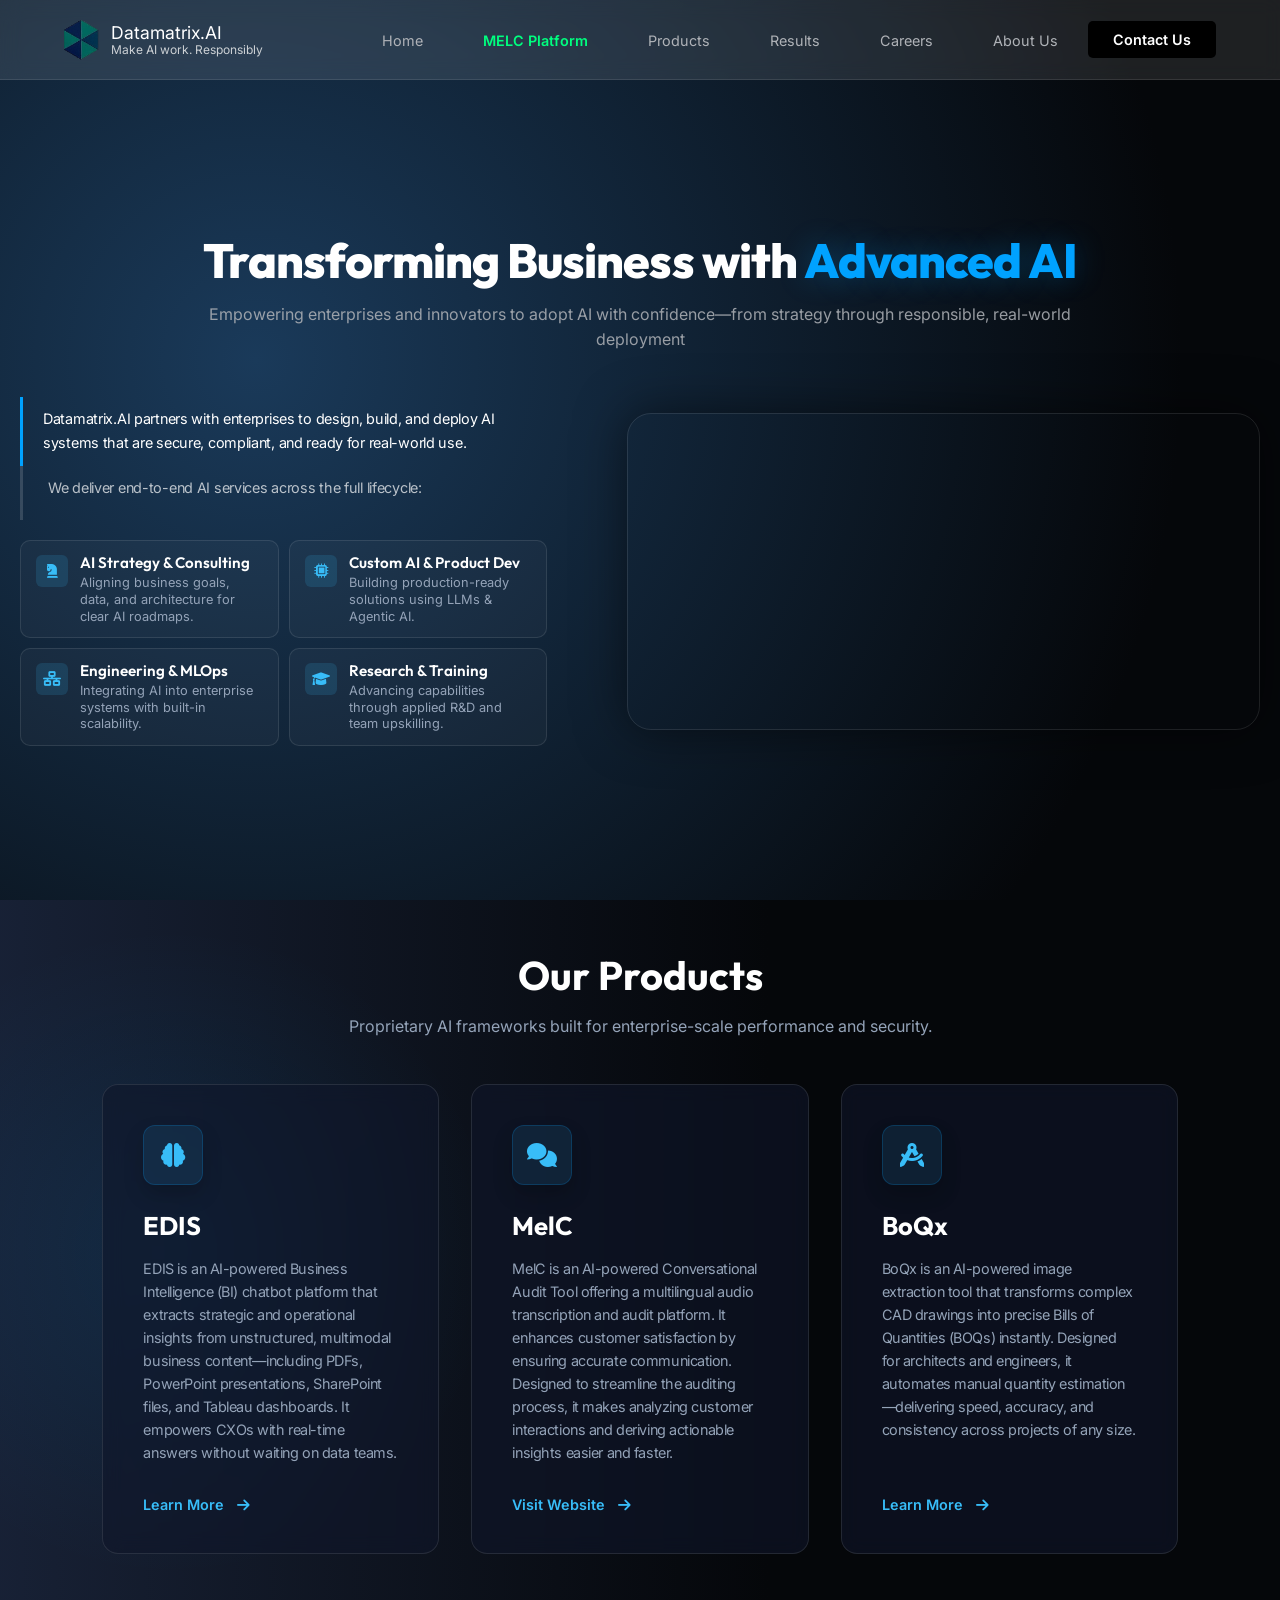
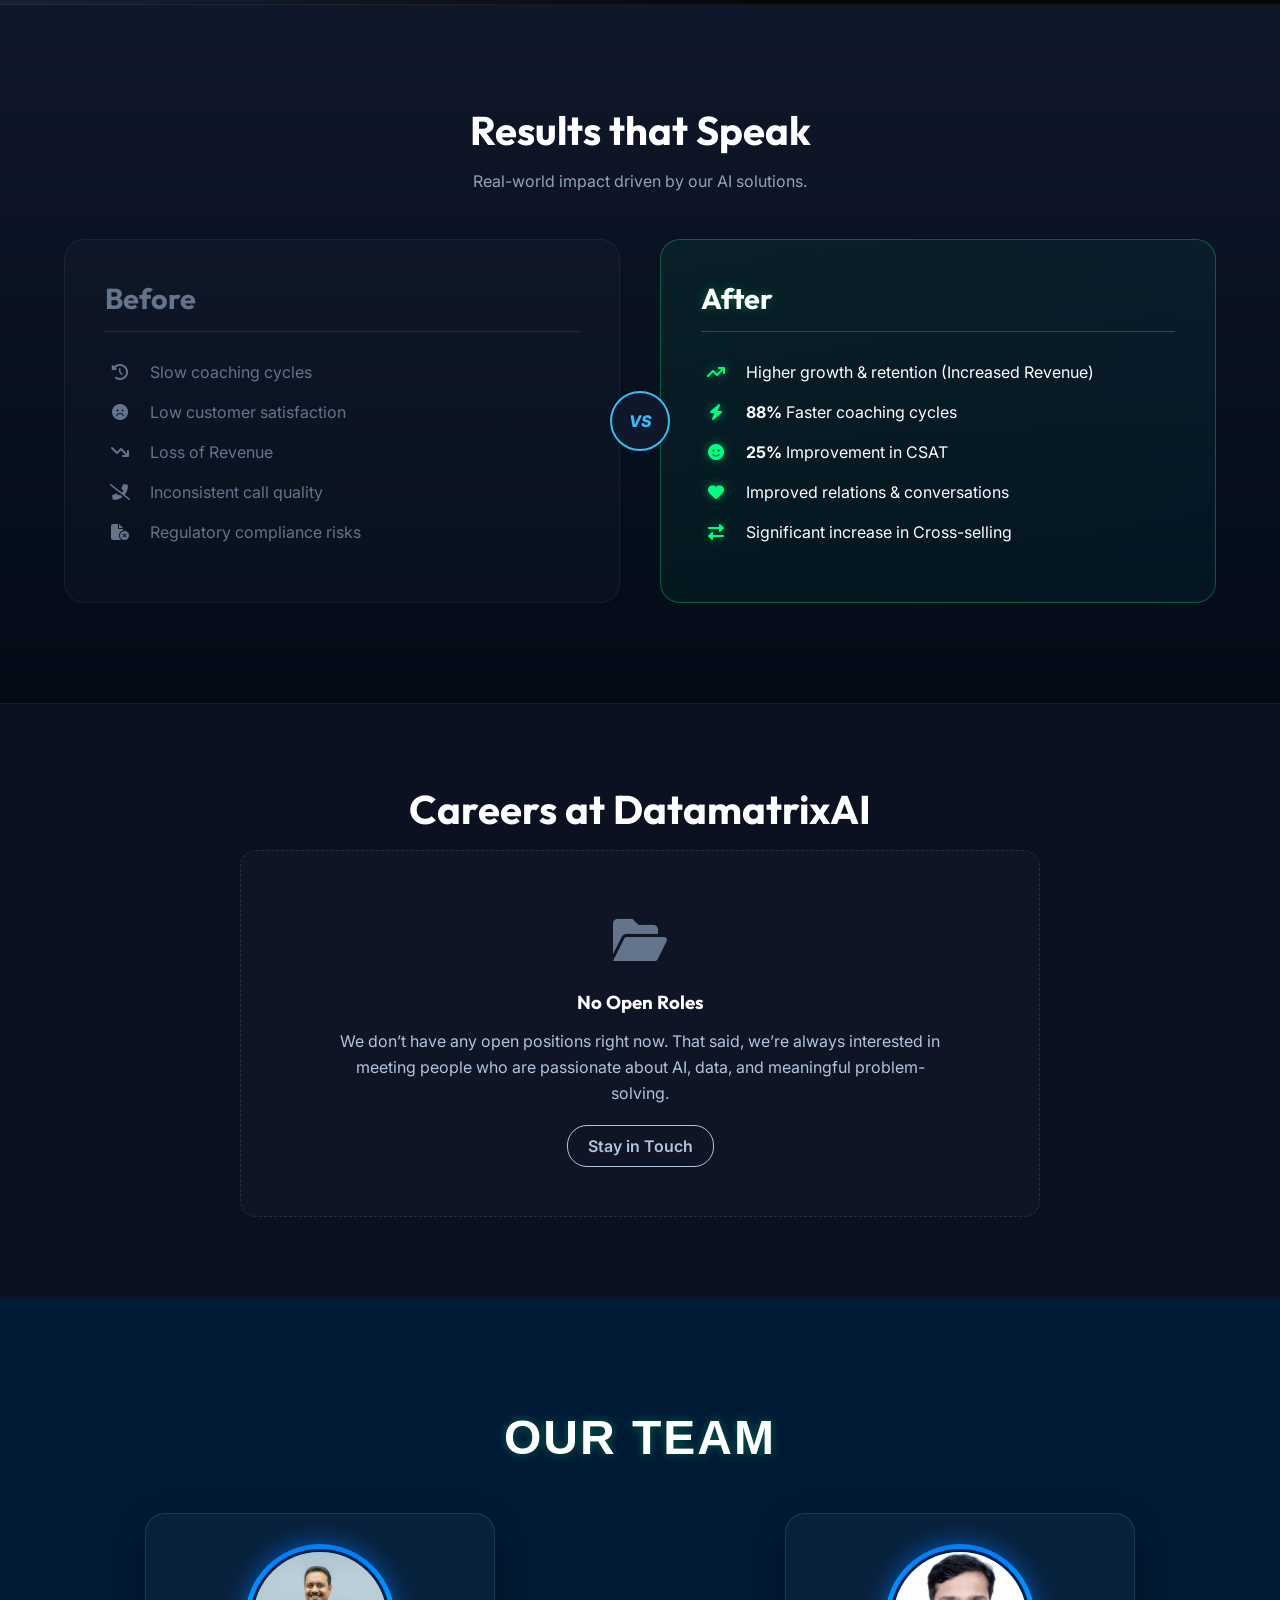
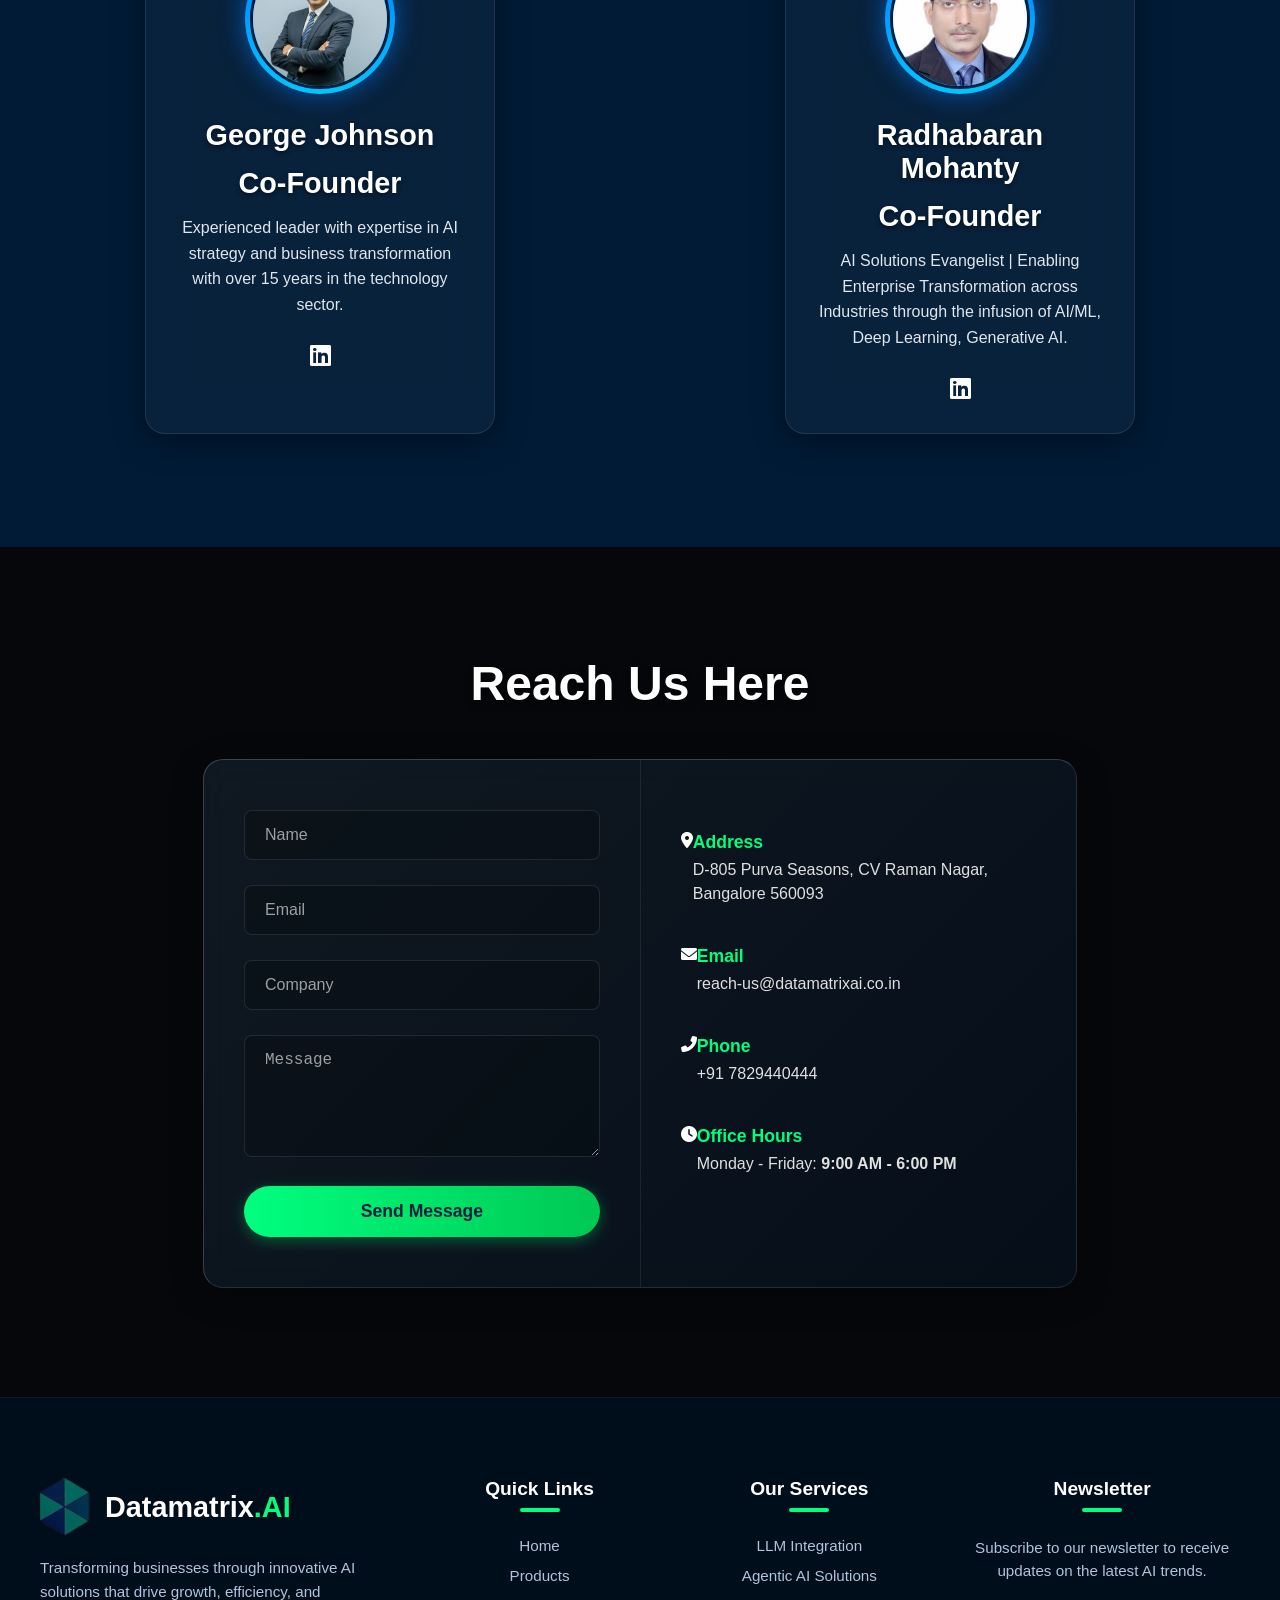
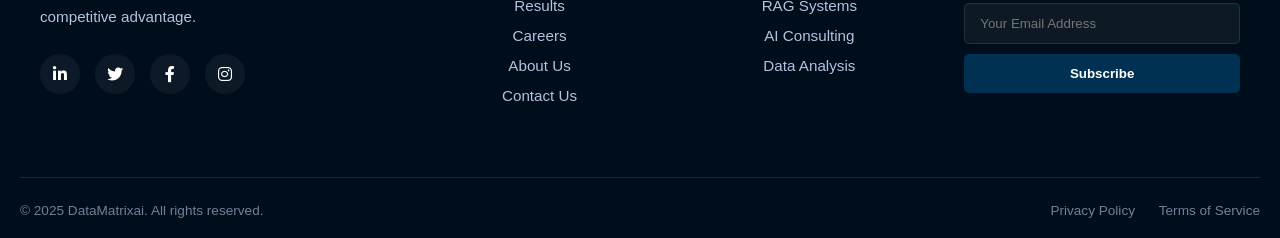
==== commit 353c712a: "fixed radha name" ====
--- a/index.html
+++ b/index.html
@@ -4,8 +4,21 @@
     <meta charset="UTF-8">
     <meta name="viewport" content="width=device-width, initial-scale=1.0">
     <title>DataMatrix AI</title>
-    <link rel="stylesheet" href="style.css">
-    <link rel="icon" type="image/png" href="logo.png">
+    <meta name="description" content="Datamatrix AI builds enterprise-grade AI solutions including LLM platforms, conversational analytics, and AI strategy consulting to help businesses adopt AI responsibly.">
+    <link rel="canonical" href="https://melc.ai/">
+    <meta name="robots" content="index, follow">
+
+    <meta property="og:title" content="DataMatrixAI">
+    <meta property="og:description" content="Enterprise AI solutions and conversational analytics platform.">
+    <meta property="og:image" content="https://melc.ai/images/logo.png">
+    <meta property="og:url" content="https://melc.ai">
+    <meta property="og:type" content="website">    
+    <meta name="viewport" content="width=device-width, initial-scale=1.0">
+    <meta name="author" content="DatamatrixAI">
+    <meta name="publisher" content="DatamatrixAI">
+    
+    <link rel="stylesheet" href="css/style.css">
+    <link rel="icon" type="image/png" href="images/logo.png">
     <link href="https://fonts.googleapis.com/css2?family=Inter:wght@400;600;800&display=swap" rel="stylesheet">
     <link rel="stylesheet" href="https://cdnjs.cloudflare.com/ajax/libs/font-awesome/6.4.0/css/all.min.css">
     <link rel="stylesheet" href="https://cdnjs.cloudflare.com/ajax/libs/font-awesome/6.0.0/css/all.min.css">
@@ -125,13 +138,14 @@
 <body>
 
     <header>
-        <a href="#" class="logo-container">
-            <img src="logo.png" alt="DataMatrix Logo" class="logo">
+        <a href="index.html" class="logo-container">
+            <img src="images/logo.png" alt="DataMatrix Logo" class="logo">
             <div class="logo-text">
                 <span class="text-white">Datamatrix</span><span class="text-white">.AI</span>
                 <div class="tagline-text">Make AI work. Responsibly</div>
             </div>
         </a>
+
 
        <nav>
             <ul>
@@ -200,7 +214,7 @@
 
             <div class="hero-video">
                 <video autoplay muted loop playsinline>
-                    <source src="homepagevideo.mp4" type="video/mp4">
+                    <source src="videos/homepagevideo.mp4" type="video/mp4">
                 </video>
             </div>
         </div>
@@ -307,32 +321,35 @@
                 
                 <div class="team-card">
                     <div class="profile-img-container">
-                        <img src="george.jpg" alt="George Johnson" class="profile-img">
+                        <img src="images/george.jpg" alt="George Johnson" class="profile-img">
                     </div>
                     <h3 class="member-name">George Johnson</h3>
+                    <h3 class="member-name">Co-Founder</h3>
                     <p class="member-bio">
                         Experienced leader with expertise in AI strategy and business transformation 
                         with over 15 years in the technology sector.
                     </p>
                     <div class="social-links">
                         <a href="#" class="social-icon"><i class="fab fa-linkedin"></i></a>
-                        <a href="#" class="social-icon"><i class="fab fa-github"></i></a>
-                        <a href="#" class="social-icon"><i class="fab fa-twitter"></i></a>
+                        <!--a href="#" class="social-icon"><i class="fab fa-github"></i></a-->
+                        <!--a href="#" class="social-icon"><i class="fab fa-twitter"></i></a-->
                     </div>
                 </div>
 
                 <div class="team-card">
                     <div class="profile-img-container">
-                        <img src="person2.jpeg" alt="Team Member" class="profile-img">
-                    </div>
-                    <h3 class="member-name">Team Member</h3> 
+                        <img src="images/radha.jpg" alt="Team Member" class="profile-img">
+                    </div>
+                    <h3 class="member-name">Radhabaran Mohanty</h3>
+                    <h3 class="member-name">Co-Founder</h3>
                     <p class="member-bio">
-                        AI Solutions Evangelist | Enabling Enterprise Transformation across Industries through the infusion of AI/ML, Deep Learning, Generative AI
+                        AI Solutions Evangelist | Enabling Enterprise Transformation across Industries 
+                        through the infusion of AI/ML, Deep Learning, Generative AI.
                     </p>
                     <div class="social-links">
                         <a href="#" class="social-icon"><i class="fab fa-linkedin"></i></a>
-                        <a href="#" class="social-icon"><i class="fab fa-github"></i></a>
-                        <a href="#" class="social-icon"><i class="fab fa-twitter"></i></a>
+                        <!--a href="#" class="social-icon"><i class="fab fa-github"></i></a-->
+                        <!--a href="#" class="social-icon"><i class="fab fa-twitter"></i></a-->
                     </div>
                 </div>
 
@@ -420,7 +437,7 @@
         <div class="footer-container">       
             <div class="footer-col company-info">
                 <div class="footer-logo">
-                    <img src="logo.png" alt="DataMatrix AI Logo" class="logo-img">
+                    <img src="images/logo.png" alt="DataMatrix AI Logo" class="logo-img">
                     <h2>Datamatrix<span class="highlight">.AI</span></h2>
                 </div>
                 <p class="company-desc">
@@ -443,7 +460,7 @@
                     <li><a href="#testimonials">Results</a></li>
                     <li><a href="#careers">Careers</a></li>
                     <li><a href="#aboutus">About Us</a></li>
-                    <li><a href="#contactus">Contact Us</a></li>
+                    <li><a href="#contact">Contact Us</a></li>
                 </ul>
             </div>
 
--- a/css/style.css
+++ b/css/style.css
@@ -0,0 +1,1138 @@
+/* --- 1. COLOR VARIABLES --- */
+:root {
+    --prussian-blue: #003153; 
+    --accent-green: #2E8B57; 
+    --white: #ffffff;
+    --text-dark: #333333;
+    --text-grey: #666666;
+    --hero-highlight: #3b82f6; 
+    --btn-blue: #0066cc; 
+    --cursor-color:var(--accent-green);
+
+    --bg-dark: #05070a;      
+    --glow-blue: #1a3a5a;    /* Brighter blue */
+    --glow-purple: #251b4a;  /* Brighter purple */
+    --accent-blue: #00a2ff;
+    --text-main: #ffffff;
+    --text-dim: #b0b3b8;
+}
+
+/* --- 2. GLOBAL RESET --- */
+* { margin: 0; padding: 0; box-sizing: border-box; }
+
+body {
+    margin: 0;
+    font-family: 'Inter', sans-serif;
+    /* Increased the percentage (80%) so the colors spread further across the black background */
+    background: 
+        radial-gradient(circle at 20% 40%, var(--glow-blue) 0%, var(--bg-dark) 80%),
+        radial-gradient(circle at 80% 20%, var(--glow-purple) 0%, var(--bg-dark) 80%);
+    background-color: var(--bg-dark);
+    color: var(--text-main);
+    overflow-x: hidden;
+    background-attachment: fixed; /* Keeps the gradient static while you scroll */
+}
+
+a { text-decoration: none; }
+
+/* --- 3. NAVIGATION BAR --- */
+/* --- GLASSY TRANSPARENT HEADER --- */
+header {
+    /* 1. Make background transparent/glassy */
+    background: rgba(255, 255, 255, 0.1); /* 10% opaque white */
+    backdrop-filter: blur(10px);          /* Blurs what's behind it */
+    -webkit-backdrop-filter: blur(10px);  /* Safari support */
+    
+    /* 2. Position it ON TOP of the image */
+    position: fixed; 
+    top: 0; 
+    left: 0;
+    width: 100%;
+    z-index: 1000; /* Ensures it floats above everything */
+    
+    /* 3. Remove default borders/shadows if you want it cleaner */
+    box-shadow: none; 
+    border-bottom: 1px solid rgba(255, 255, 255, 0.1); /* Subtle edge */
+
+    /* 4. Layout (Keep existing) */
+    height: 80px;
+    display: flex;
+    align-items: center;
+    padding: 0 5%;
+}
+
+/* Optional: Since the header is now floating, you might want to 
+   add some top padding to the Hero so text doesn't hide behind the logo */
+
+.logo-container { display: flex; align-items: center; gap: 12px; }
+
+.logo-container img.logo {
+    height: 40px;  /* Adjust this value to make it smaller or bigger */
+    width: auto;   /* Maintains aspect ratio */
+}
+
+.logo-text {
+    font-size: 1.1rem; /* Reduced from 1.5rem */
+    line-height: 1.1;
+}
+
+.tagline-text {
+    font-size: 0.75rem; /* Makes the tagline much smaller and elegant */
+    opacity: 0.8;
+    color: whitesmoke;
+}
+
+.text-white { color: var(--white); }
+
+nav {
+    /* THIS IS THE KEY FIX: */
+    margin-left: auto; /* Pushes the nav (and button) to the far right */
+    margin-right: 30px; /* Adds space between the Links and the Button */
+}
+
+nav ul { 
+    display: flex; 
+    list-style: none; 
+    gap: 30px; /* Space between each link */
+}
+
+nav a {
+    color: var(--text-dim);
+    text-decoration: none;
+    margin-left: 30px;
+    font-size: 0.9rem;
+    transition: 0.3s;
+}
+
+nav a:hover {
+    color: var(--accent-blue);
+}
+
+.btn-reach {
+    background-color: #000000; 
+    color: var(--white);
+    padding: 10px 25px;
+    border-radius: 5px;
+    font-weight: 600;
+    font-size: 0.9rem;
+    transition: background-color 0.3s ease;
+    /* ensure button doesn't shrink */
+    white-space: nowrap; 
+}
+
+.btn-reach:hover {
+    background-color: var(--accent-green); 
+}
+
+/* Hero Section */
+.hero {
+    display: flex;
+    flex-direction: column; /* Stacks header over the main content */
+    height: auto;
+    min-height: 100vh;
+    padding: 100px 8% 55px; /* Space for fixed navigation */
+}
+
+/* 1. Top Header Box */
+/* Hero Section - Strict Full Screen Layout */
+.hero {
+    /* 1. Force the container to be exactly the height of the window */
+    min-height: 100vh; 
+    width: 100%;
+
+    /* 2. Flexbox Magic: This centers everything perfectly */
+    display: flex;
+    flex-direction: column;
+    justify-content: center; /* Vertically aligns to the middle */
+    align-items: center;     /* Horizontally aligns to the middle */
+
+    /* 3. Padding Adjustments */
+    /* 80px Top: clears your fixed navbar */
+    /* 0px Bottom: ensures no extra gap pushes the footer up */
+    padding: 80px 20px 0; 
+    
+    position: relative;
+    box-sizing: border-box;
+}
+.hero-header-content {
+    max-width: 900px;
+    margin: 0 auto;
+}
+
+/* 2. Main Layout (The Split Section) */
+.hero-main-layout {
+    display: flex;
+    align-items: center;
+    justify-content: space-between;
+    gap: 40px;
+    width: 100%;
+}
+
+/* Space for your upcoming content */
+.hero-left-new {
+    flex: 1;
+    min-height: 300px;
+    display: flex;
+    flex-direction: column;
+    justify-content: center;
+    padding-right: 40px;
+}
+
+.hero-left-new .lead-text {
+    font-family: 'Inter', sans-serif;
+    font-size: 0.9rem;
+    font-weight: 400;
+    letter-spacing: -0.02em;
+    line-height: 1.7;
+    color: var(--white);
+    margin-bottom: 0; /* Remove bottom margin to connect the borders */
+    
+    /* Strong Blue Border */
+    padding: 10px 0 10px 20px;
+    border-left: 3px solid var(--accent-blue);
+    
+    -webkit-font-smoothing: antialiased;
+}
+
+.hero-left-new .detail-text {
+    /* SAME Font family as lead for uniformity */
+    font-family: 'Inter', sans-serif;
+    
+    /* Smaller size and weight, but same style */
+    font-size: 0.9rem;
+    font-weight: 400;
+    letter-spacing: -0.02em;
+    line-height: 1.7;
+    
+    /* Muted border and text color to differentiate */
+    color: rgba(255, 255, 255, 0.7);
+    padding: 10px 0 20px 25px;
+    
+    /* Subtle Grey/Dim Border that matches the blue alignment */
+    border-left: 3px solid rgba(255, 255, 255, 0.15);
+    
+    max-width: 580px;
+}
+
+.hero-title {
+    font-family: 'Outfit', sans-serif; /* Matches Services Header */
+    font-size: 3rem !important; 
+    font-weight: 800;
+    line-height: 1.1;
+    letter-spacing: -0.02em; /* Premium tight spacing */
+    text-align: center;
+    white-space: nowrap; /* Forces one single line */
+    margin-bottom: 15px;
+}
+
+.hero-title .highlight {
+    display: inline;      /* Changed from 'block' to keep on same line */
+    color: var(--accent-blue);
+    text-shadow: 0 0 30px rgba(0, 162, 255, 0.3);
+    border-bottom: none;  /* Removes the old underline */
+}
+
+.hero-header-content .hero-subtitle {
+    font-family: 'Inter', sans-serif;
+    font-size: 1.0rem !important; /* Forces the small size */
+    color: var(--text-dim);
+    margin-bottom: 20px;
+    max-width: 900px;
+    margin-left: auto;
+    margin-right: auto;
+    line-height: 1.6;
+    opacity: 0.85; /* Makes it look professionally 'dimmed' */
+}
+
+.hero-video {
+    flex: 1.2;
+    display: flex;
+    justify-content: flex-end;
+    align-items: center;
+}
+
+.hero-video video {
+    width: 100%;
+    max-width: 700px;
+    height: auto;
+    border-radius: 24px; /* Matches the rounded look in the image */
+    box-shadow: 0 0 50px rgba(0,0,0,0.5);
+    border: 1px solid rgba(255,255,255,0.1);
+}
+
+.hero-content p {
+    font-size: 1.1rem;
+    color: var(--white);
+    margin-bottom: 2.5rem;
+    text-align: center;
+    margin-left: auto;
+    margin-right: auto;
+}
+
+.hero p {
+    font-size: 1.1rem;
+    color: black;
+    margin-bottom: 2.5rem;
+    max-width: 700px;
+    /* ADDED: Centers the paragraph block itself */
+    margin-left: auto;
+    margin-right: auto;
+}
+
+/* --- BUTTONS --- */
+.hero-buttons {
+    display: flex;
+    gap: 20px;
+    justify-content: center !important;
+    font-family: 'Outfit', sans-serif;
+    font-weight: 600;
+    letter-spacing: 0.02em;
+    text-transform: uppercase;
+    font-size: 0.9rem;
+}
+
+/* --- 1. PRIMARY BUTTON (Get Started) --- */
+.btn-primary {
+    background: var(--accent-blue);
+    color: white;
+    padding: 12px 28px;
+    border-radius: 50px;
+    text-decoration: none;
+    font-weight: 600;
+    border: 2px solid var(--accent-blue); /* Added border to match sizing */
+    box-shadow: 0 0 20px rgba(0, 162, 255, 0.4);
+    transition: all 0.3s ease;
+}
+
+.btn-primary:hover {
+    transform: translateY(-3px);
+    background: transparent; /* Becomes outline on hover */
+    color: white;
+}
+
+/* --- 2. OUTLINE BUTTON (Explore Services) --- */
+/* Target both btn-outline and btn-secondary for safety */
+.btn-outline, .btn-secondary {
+    background: transparent;
+    color: white;
+    padding: 12px 28px;
+    border-radius: 50px;
+    text-decoration: none;
+    font-weight: 600;
+    border: 2px solid white; /* Initial white outline */
+    transition: all 0.3s ease;
+}
+
+.btn-outline:hover, .btn-secondary:hover {
+    background: var(--accent-blue); /* Becomes solid blue on hover */
+    border-color: var(--accent-blue);
+    color: white;
+    transform: translateY(-3px);
+    box-shadow: 0 0 20px rgba(0, 162, 255, 0.4);
+}
+
+/* --- MOBILE RESPONSIVE --- */
+@media (max-width: 1024px) {
+    /* Tablet/Laptop adjustments */
+    .hero h1 { font-size: 2.2rem; } /* Shrink font so it fits on smaller screens */
+}
+
+@media (max-width: 900px) {
+    .services-split-container {
+        flex-direction: column;
+    }
+    .services-visual {
+        position: relative;
+        top: 0;
+        margin-bottom: 40px;
+    }
+}
+
+@media (max-width: 768px) {
+    header { padding: 0 20px; }
+    nav ul { display: none; }
+    .hero h1 { font-size: 2rem; }
+    
+    /* Disable typewriter on mobile to prevent layout breaking */
+    .typewriter {
+        width: auto;
+        border-right: none;
+        animation: none;
+        white-space: normal;
+    }
+    
+    .hero-buttons { flex-direction: column; }
+/* --- REACH US BUTTON (Pill Shape) --- */
+    .btn-reach {
+        background-color: var(--btn-blue);
+        color: var(--white);
+        
+        /* 1. THIS CONTROLS THE SHAPE */
+        border-radius: 50px; /* Makes it fully rounded like "Get Started" */
+        
+        /* 2. Remove default borders */
+        border: none;
+        
+        padding: 10px 25px;
+        font-weight: 600;
+        font-size: 0.9rem;
+        transition: all 0.3s ease;
+        white-space: nowrap;
+    }
+
+    .btn-reach:hover {
+        transform: translateY(-3px); /* Hover float effect */
+        box-shadow: 0 4px 15px rgba(0, 102, 204, 0.4); /* Glow effect */
+    }
+}
+
+/* --- LOGO SIZE CONTROL --- */
+.logo {
+    font-weight: 700;
+    font-size: 1.2rem;
+    letter-spacing: 1px;
+}
+
+/* --- PRODUCTS SECTION (Glow on Left) --- */
+.products-section {
+    padding: 50px 8%;
+    /* Horizontal gradient matching the "Z" flow (starts Left) */
+    background: linear-gradient(
+        90deg, 
+        hsl(221, 39%, 15%) 0%,  /* Dark Navy on the Left */
+        #05070a 60%            /* Fades to Black on the Right */
+    ) !important;
+    border-bottom: 1px solid rgba(255, 255, 255, 0.05);
+    position: relative;
+    overflow: hidden;
+}
+
+/* Local Left Glow to anchor the section */
+.products-section::before {
+    content: "";
+    position: absolute;
+    top: 0;
+    left: -10%;
+    width: 600px;
+    height: 100%;
+    background: radial-gradient(circle at center, rgba(0, 162, 255, 0.1) 0%, transparent 70%);
+    pointer-events: none;
+    z-index: 0;
+}
+
+.products-grid {
+    display: grid;
+    grid-template-columns: repeat(auto-fit, minmax(300px, 1fr));
+    gap: 30px;
+    max-width: 1200px;
+    margin: 0 auto;
+    position: relative;
+    z-index: 1;
+}
+
+/* PRODUCT CARDS */
+.product-card {
+    background: rgba(255, 255, 255, 0.015);
+    border: 1px solid rgba(255, 255, 255, 0.04);
+    border-radius: 24px;
+    padding: 40px;
+    transition: all 0.4s cubic-bezier(0.175, 0.885, 0.32, 1.275);
+    backdrop-filter: blur(10px);
+}
+
+/* THE ICON CONTAINER (Matches your Image Radius) */
+.product-icon-container {
+    width: 70px;
+    height: 70px;
+    background: rgba(0, 162, 255, 0.1);
+    border: 1px solid rgba(0, 162, 255, 0.2);
+    border-radius: 18px; /* Matches the rounded look of your videos/images */
+    display: flex;
+    align-items: center;
+    justify-content: center;
+    margin-bottom: 25px;
+    color: var(--accent-blue);
+    font-size: 1.8rem;
+    box-shadow: 0 10px 20px rgba(0, 0, 0, 0.2);
+}
+
+.product-card:hover {
+    transform: translateY(-10px);
+    background: rgba(255, 255, 255, 0.03);
+    border-color: var(--accent-blue);
+}
+
+.product-card.highlighted {
+    border: 1px solid rgba(0, 162, 255, 0.4);
+    background: rgba(0, 162, 255, 0.03);
+}
+
+.product-title {
+    font-family: 'Outfit', sans-serif;
+    font-size: 1.6rem;
+    color: var(--white);
+    margin-bottom: 15px;
+}
+
+.product-desc {
+    font-family: 'Inter', sans-serif;
+    font-size: 0.9rem;
+    font-weight: 400;
+    letter-spacing: -0.03em;
+    line-height: 1.7;
+    color: var(--white);
+    margin-bottom: 25px; /* Remove bottom margin to connect the borders */
+    -webkit-font-smoothing: antialiased;
+}
+
+.product-link {
+    font-family: 'Inter', sans-serif;
+    color: var(--accent-blue);
+    text-decoration: none;
+    font-weight: 400;
+    font-size: 0.9rem;
+    display: flex;
+    align-items: center;
+    gap: 8px;
+    transition: gap 0.3s ease;
+}
+
+.product-link:hover {
+    gap: 12px;
+}
+
+.image-frame {
+    width: 100%;
+    height: 100%;
+    border-radius: 24px;
+    overflow: hidden;
+    border: 1px solid rgba(255, 255, 255, 0.1);
+    box-shadow: 0 0 40px rgba(0, 162, 255, 0.15);
+}
+
+/* 2. Remove Old Colored Top Borders */
+.border-blue, .border-purple, .border-green {
+    border-top: none !important;
+}
+
+/* 4. Icons (Pure White, No Box) */
+.icon-box {
+    /* Remove old colored box styling */
+    background-color: transparent !important;
+    border: none !important;
+    width: auto;
+    height: auto;
+    padding: 0;
+    display: flex;         /* Enables side-by-side alignment */
+    align-items: center;   /* Vertically centers the icon with the text */
+    gap: 15px;             /* Adds space between the icon and the text */
+    margin-bottom: 18px;   /* Optional: adds space below the header */
+}
+
+.icon-box h3 {
+    margin: 0;
+    line-height: 1;         /* Crucial: Removes extra spacing above/below letters */
+    display: flex;          /* Ensures the text block itself follows flex rules */
+    align-items: center;    /* Secondary centering for the text block */
+}
+
+/* Make the SVG icon itself white */
+.icon-box svg {
+    width: 32px;
+    height: 32px;
+    color: #ffffff; /* Sets stroke/fill to white */
+    /* Ensure fill is none if using stroke icons */
+    fill: none; 
+    display: block;         /* Removes the 'inline' baseline gap at the bottom */
+    flex-shrink: 0;
+}
+
+/* Headers */
+.section-title {
+    font-size: 2.5rem;
+    color: #ffffff;
+    margin-bottom: 10px;
+    font-weight: 800;
+}
+
+.section-subtitle {
+    color: var(--white);
+    margin-bottom: 60px;
+    font-size: 1.1rem;
+}
+
+/* --- PILLS (Tags) --- */
+.pill-container {
+    display: flex;
+    flex-wrap: wrap;
+    justify-content: center;
+    gap: 10px;
+}
+
+/* Section Container - Set height here to match Tech Stack */
+.about-us-section {
+    position: relative;
+    width: 100%;
+    /* Consistent height with other sections */
+    min-height: 850px; 
+    
+    display: flex;
+    align-items: center;
+    justify-content: center;
+    
+    /* BACKGROUND IMAGE SETUP */
+    background-image: url('team.jpg'); 
+    background-size: cover;
+    background-position: center;
+    background-repeat: no-repeat;
+    /* Keeps the background fixed while scrolling (Parallax effect) */
+    background-attachment: scroll;
+    
+    font-family: 'Segoe UI', Tahoma, Geneva, Verdana, sans-serif;
+    padding: 40px 20px;
+}
+
+/* Dark Overlay: This adds a dark Prussian Blue tint over your image 
+   so the white text and glowing green elements pop out. */
+.about-us-section::before {
+    content: '';
+    position: absolute;
+    top: 0;
+    left: 0;
+    width: 100%;
+    height: 100%;
+    /* Adjust opacity (0.85) if you want to see more of your image */
+    background-color: rgba(0, 31, 63, 0.85); 
+    z-index: 1;
+}
+
+/* Container to ensure content sits above the overlay */
+.about-us-section .container {
+    position: relative;
+    z-index: 2;
+    width: 100%;
+}
+
+.section-title2 {
+    text-align: center;
+    font-size: 3rem;
+    font-weight: 700;
+    color: #ffffff;
+    margin-bottom: 3rem;
+    text-transform: uppercase;
+    letter-spacing: 2px;
+    text-shadow: 0 0 10px rgba(0, 255, 127, 0.3);
+}
+
+/* The Team Card - Glass Effect */
+/* The Upgraded Premium Glass Card */
+/* --- THE GLASS CARD --- */
+.team-card {
+    /* Dark semi-transparent blue base */
+    background: rgba(0, 31, 63, 0.5); 
+    
+    /* Surface Reflection Gradient */
+    background-image: linear-gradient(
+        135deg, 
+        rgba(255, 255, 255, 0.08) 0%, 
+        rgba(255, 255, 255, 0.01) 100%
+    );
+    
+    /* Strong Blur for the "Frosted" look */
+    backdrop-filter: blur(20px);         
+    -webkit-backdrop-filter: blur(20px); 
+    
+    /* Subtle White/Blue Border */
+    border: 1px solid rgba(100, 181, 246, 0.2); 
+    border-top: 1px solid rgba(100, 181, 246, 0.4); 
+    
+    border-radius: 24px;
+    padding: 60px 40px;
+    max-width: 400px;
+    margin: 0 auto;
+    text-align: center;
+    
+    /* Initial Shadow */
+    box-shadow: 0 8px 32px 0 rgba(0, 0, 0, 0.4);
+    
+    transition: transform 0.3s ease, box-shadow 0.3s ease, border-color 0.3s ease;
+    transform: translateZ(0); 
+    will-change: transform, backdrop-filter;
+}
+
+/* --- HOVER EFFECT --- */
+.team-card:hover {
+    transform: translateY(-10px);
+    /* Outer Blue Glow on Hover */
+    box-shadow: 
+        0 20px 40px rgba(0, 0, 0, 0.5), 
+        0 0 30px rgba(0, 123, 255, 0.3); 
+    border-color: rgba(0, 123, 255, 0.5); /* Blue Border on Hover */
+}
+
+/* --- PROFILE IMAGE CIRCLE (The Key Feature) --- */
+.profile-img-container {
+    position: relative;
+    width: 150px;
+    height: 150px;
+    margin: 0 auto 25px;
+    border-radius: 50%;
+    padding: 5px;
+    
+    /* SOLID ELECTRIC BLUE GRADIENT RING */
+    background: linear-gradient(180deg, #007bff, #00c6ff); 
+    
+    /* PERMANENT BLUE GLOW */
+    box-shadow: 0 0 25px rgba(0, 123, 255, 0.6); 
+}
+
+.profile-img {
+    width: 100%;
+    height: 100%;
+    object-fit: cover;
+    border-radius: 50%;
+    /* Dark border to separate image from the glowing ring */
+    border: 3px solid #001f3f; 
+    background-color: #fff;
+}
+
+/* Typography */
+.member-name {
+    color: #ffffff;
+    font-size: 1.8rem;
+    margin-bottom: 15px;
+    font-weight: 700;
+    text-shadow: 0 2px 4px rgba(0,0,0,0.5);
+}
+
+.member-bio {
+    color: #e0e6ed; 
+    font-size: 1rem;
+    line-height: 1.6;
+    margin-bottom: 25px;
+}
+
+/* Social Icons */
+.social-links {
+    display: flex;
+    justify-content: center;
+    gap: 20px;
+}
+
+.social-icon {
+    color: #ffffff;
+    font-size: 1.5rem;
+    transition: all 0.3s ease;
+}
+
+/* Icons turn Neon Blue on Hover */
+.social-icon:hover {
+    color: #00c6ff; 
+    transform: translateY(-3px);
+    text-shadow: 0 0 15px rgba(0, 198, 255, 0.8);
+}
+.contact-section {
+    position: relative;
+    width: 100%;
+    min-height: 850px; 
+    
+    display: flex;
+    align-items: center;
+    justify-content: center;
+    
+    /* BACKGROUND IMAGE SETUP */
+    background-image: url('reachushere.jpg'); 
+    background-size: cover;
+    background-position: center;
+    background-repeat: no-repeat;
+    /* Parallax effect (image stays still while scrolling) */
+    background-attachment: scroll; 
+    
+    font-family: 'Segoe UI', Tahoma, Geneva, Verdana, sans-serif;
+    padding: 60px 20px;
+}
+
+.section-title {
+    text-align: center;
+    font-size: 3rem;
+    font-weight: 700;
+    color: #ffffff;
+    margin-bottom: 3rem;
+    text-transform: capitalize;
+    text-shadow: 0 4px 10px rgba(0,0,0,0.3);
+}
+
+.contact-wrapper {
+    display: flex;
+    flex-wrap: wrap;
+    max-width: 1000px;
+    width: 100%;
+    margin: 0 auto;
+    
+    /* 1. High Transparency (0.25) so background image shows through */
+    background: rgba(0, 31, 63, 0.25); 
+    
+    /* 2. Gradient Sheen (Subtle reflection) */
+    background-image: linear-gradient(
+        135deg, 
+        rgba(255, 255, 255, 0.05) 0%, 
+        rgba(255, 255, 255, 0.01) 100%
+        
+    );
+    
+    /* 3. Strong Blur to frost the background image behind it */
+    backdrop-filter: blur(15px);
+    -webkit-backdrop-filter: blur(15px);
+    
+    /* 4. Glass Borders */
+    border: 1px solid rgba(255, 255, 255, 0.1);
+    border-top: 1px solid rgba(255, 255, 255, 0.2);
+    border-left: 1px solid rgba(255, 255, 255, 0.2);
+    
+    /* 5. Soft Shadow to lift it slightly */
+    box-shadow: 0 8px 32px 0 rgba(0, 0, 0, 0.3);
+    
+    border-radius: 20px;
+    overflow: hidden;
+    transition: transform 0.3s ease;
+    transform: translateZ(0); 
+    will-change: transform, backdrop-filter;
+}
+.contact-wrapper:hover {
+    transform: translateY(-5px); /* Gentle float on hover */
+}
+
+/* --- LEFT COLUMN: FORM --- */
+.form-column {
+    flex: 1;
+    min-width: 350px;
+    padding: 50px 40px;
+    /* Light divider line */
+    border-right: 1px solid rgba(255, 255, 255, 0.08); 
+}
+.form-group {
+    margin-bottom: 25px;
+}
+
+.form-input {
+    width: 100%;
+    /* Very see-through dark tint */
+    background: rgba(0, 0, 0, 0.2); 
+    border: 1px solid rgba(255, 255, 255, 0.1);
+    padding: 15px 20px;
+    border-radius: 8px;
+    color: #fff;
+    font-size: 1rem;
+    outline: none;
+    transition: all 0.3s ease;
+}
+
+.form-input::placeholder {
+    color: rgba(255, 255, 255, 0.6);
+}
+.form-input:focus {
+    /* On focus, they become slightly more solid/readable */
+    background: rgba(0, 0, 0, 0.4); 
+    border-color: #00ff7f; /* Green Focus Border */
+    box-shadow: 0 0 10px rgba(0, 255, 127, 0.1);
+}
+.submit-btn {
+    width: 100%;
+    padding: 15px;
+    /* Bright Green Gradient */
+    background: linear-gradient(90deg, #00ff7f, #00c853); 
+    color: #001f3f;
+    font-weight: 700;
+    font-size: 1.1rem;
+    border: none;
+    border-radius: 50px;
+    cursor: pointer;
+    box-shadow: 0 4px 15px rgba(0, 255, 127, 0.3);
+    transition: transform 0.2s ease, box-shadow 0.2s ease;
+}
+.submit-btn:hover {
+    transform: translateY(-2px);
+    box-shadow: 0 6px 20px rgba(0, 255, 127, 0.5);
+}
+
+/* --- RIGHT COLUMN: INFO --- */
+.info-column {
+    flex: 1;
+    min-width: 350px;
+    padding: 50px 40px;
+    display: flex;
+    flex-direction: column;
+    justify-content: center;
+    /* Ensure no solid background here covers the glass */
+    background: transparent; 
+}
+
+.info-item {
+    display: flex;
+    align-items: flex-start;
+    margin-bottom: 40px;
+}
+
+.info-text h4 {
+    color: #00ff7f; /* Green Headings */
+    font-size: 1.1rem;
+    margin-bottom: 5px;
+    font-weight: 600;
+}
+
+.info-text p {
+    color: #e0e0e0;
+    font-size: 1rem;
+    line-height: 1.5;
+}
+
+/* Mobile Responsiveness */
+@media (max-width: 768px) {
+    .contact-wrapper {
+        flex-direction: column;
+    }
+    .form-column {
+        border-right: none;
+        border-bottom: 1px solid rgba(255, 255, 255, 0.05);
+    }
+}
+/* --- FOOTER MAIN SECTION --- */
+.site-footer {
+    background-color: #000d1a; /* Very dark, almost black blue */
+    color: #b0c4de; /* Light grey-blue text for readability */
+    font-family: 'Segoe UI', Tahoma, Geneva, Verdana, sans-serif;
+    padding: 80px 20px 20px;
+    border-top: 1px solid rgba(255, 255, 255, 0.05);
+}
+
+.footer-container {
+    max-width: 1200px;
+    margin: 0 auto;
+    display: grid;
+    /* Creates 4 columns. The first one is slightly wider (1.5fr) */
+    grid-template-columns: 1.5fr 1fr 1fr 1.2fr;
+    gap: 40px;
+    margin-bottom: 60px;
+}
+
+/* Headings */
+/* Center the Heading Text */
+.footer-heading {
+    text-align: center;         /* Centers the text in the column */
+    color: #ffffff;
+    font-size: 1.2rem;
+    margin-bottom: 25px;
+    position: relative;
+    padding-bottom: 12px;
+    font-weight: 600;
+}
+
+/* Center the Green Bar */
+.footer-heading::after {
+    content: '';
+    position: absolute;
+    
+    /* These two lines center the bar perfectly: */
+    left: 50%;                  
+    transform: translateX(-50%);
+    
+    bottom: 0;
+    width: 40px;                /* Length of the bar */
+    height: 4px;                /* Thickness */
+    background-color: #00ff7f;  /* Neon Green */
+    border-radius: 2px;
+}
+
+/* --- COLUMN 1: BRANDING --- */
+.footer-logo h2 {
+    margin-bottom: 0;
+    font-size: 1.8rem;
+    color: #fff;
+}
+
+.footer-logo .highlight {
+    color: #00ff7f; /* Green "ai" */
+}
+
+.company-desc {
+    line-height: 1.6;
+    margin-bottom: 25px;
+    font-size: 0.95rem;
+}
+
+.social-icons {
+    display: flex;
+    gap: 15px;
+}
+
+.social-icons a {
+    display: flex;
+    align-items: center;
+    justify-content: center;
+    width: 40px;
+    height: 40px;
+    background: rgba(255, 255, 255, 0.05);
+    border-radius: 50%;
+    color: #fff;
+    transition: all 0.3s ease;
+    text-decoration: none;
+}
+
+.social-icons a:hover {
+    background: #00ff7f;
+    color: #000;
+    transform: translateY(-3px);
+}
+
+/* --- LINKS LISTS --- */
+.footer-links {
+    list-style: none;
+    padding: 0;
+    margin: 0;
+    text-align: center;
+}
+
+.footer-links li {
+    margin-bottom: 12px;
+}
+
+.footer-links a {
+    color: #b0c4de;
+    text-decoration: none;
+    font-size: 0.95rem;
+    transition: color 0.2s;
+}
+
+.footer-links a:hover {
+    color: #00ff7f; /* Green on hover */
+    padding-left: 5px; /* Slight slide effect */
+}
+
+/* --- NEWSLETTER --- */
+.newsletter-desc {
+    margin-bottom: 20px;
+    font-size: 0.95rem;
+    line-height: 1.5;
+    text-align: center;
+}
+
+.newsletter-form {
+    display: flex;
+    flex-direction: column;
+    gap: 10px;
+}
+
+.newsletter-form input {
+    padding: 12px 15px;
+    background: rgba(255, 255, 255, 0.05);
+    border: 1px solid rgba(255, 255, 255, 0.1);
+    border-radius: 5px;
+    color: #fff;
+    outline: none;
+}
+
+.newsletter-form input:focus {
+    border-color: #00ff7f;
+}
+
+.newsletter-form button {
+    padding: 12px;
+    background-color: #003153; /* Prussian Blue button */
+    color: #fff;
+    border: none;
+    border-radius: 5px;
+    cursor: pointer;
+    font-weight: 600;
+    transition: background 0.3s;
+}
+
+.newsletter-form button:hover {
+    background-color: #00ff7f;
+    color: #001f3f;
+}
+
+/* --- BOTTOM BAR --- */
+.footer-bottom {
+    border-top: 1px solid rgba(255, 255, 255, 0.1);
+    padding-top: 25px;
+    display: flex;
+    justify-content: space-between;
+    flex-wrap: wrap;
+    font-size: 0.85rem;
+    color: #718096;
+}
+
+.legal-links a {
+    color: #718096;
+    text-decoration: none;
+    margin-left: 20px;
+    transition: color 0.2s;
+}
+
+.legal-links a:hover {
+    color: #fff;
+}
+
+/* --- RESPONSIVE --- */
+@media (max-width: 900px) {
+    .footer-container {
+        grid-template-columns: 1fr 1fr; /* 2 columns on tablets */
+    }
+}
+
+@media (max-width: 600px) {
+    .footer-container {
+        grid-template-columns: 1fr; /* 1 column on mobile */
+        text-align: center;
+    }
+    
+    .footer-heading::after {
+        left: 50%;
+        transform: translateX(-50%); /* Center the dash */
+    }
+    
+    .social-icons {
+        justify-content: center;
+    }
+    
+    .footer-bottom {
+        flex-direction: column;
+        align-items: center;
+        gap: 15px;
+    }
+    
+    .legal-links a {
+        margin: 0 10px;
+    }
+}
+.footer-logo {
+    display: flex;       /* Aligns image and text side-by-side */
+    align-items: center; /* Vertically centers them */
+    gap: 15px;           /* Adds space between the logo image and the text */
+    margin-bottom: 20px;
+}
+.logo-img {
+    width: 50px;         /* Adjust this size (e.g., 40px or 60px) to fit your design */
+    height: auto;        /* Keeps the aspect ratio correct */
+}
+/* Disable fixed backgrounds on mobile/tablets to stop lag */
+@media (max-width: 1024px) {
+    section, .success-stories-section, .about-us-section, .contact-section {
+        background-attachment: scroll !important;
+    }
+}
+.hero h1, 
+.hero h1 span, 
+.hero p, 
+.typewriter, 
+.highlight {
+    /* 1. Kills any rotation */
+    transform: none !important; 
+    rotate: 0deg !important;
+    
+    /* 2. Kills any leaning/skewing */
+    font-style: normal !important; 
+    
+    /* 3. Ensures the container is flat */
+    perspective: none !important;
+}
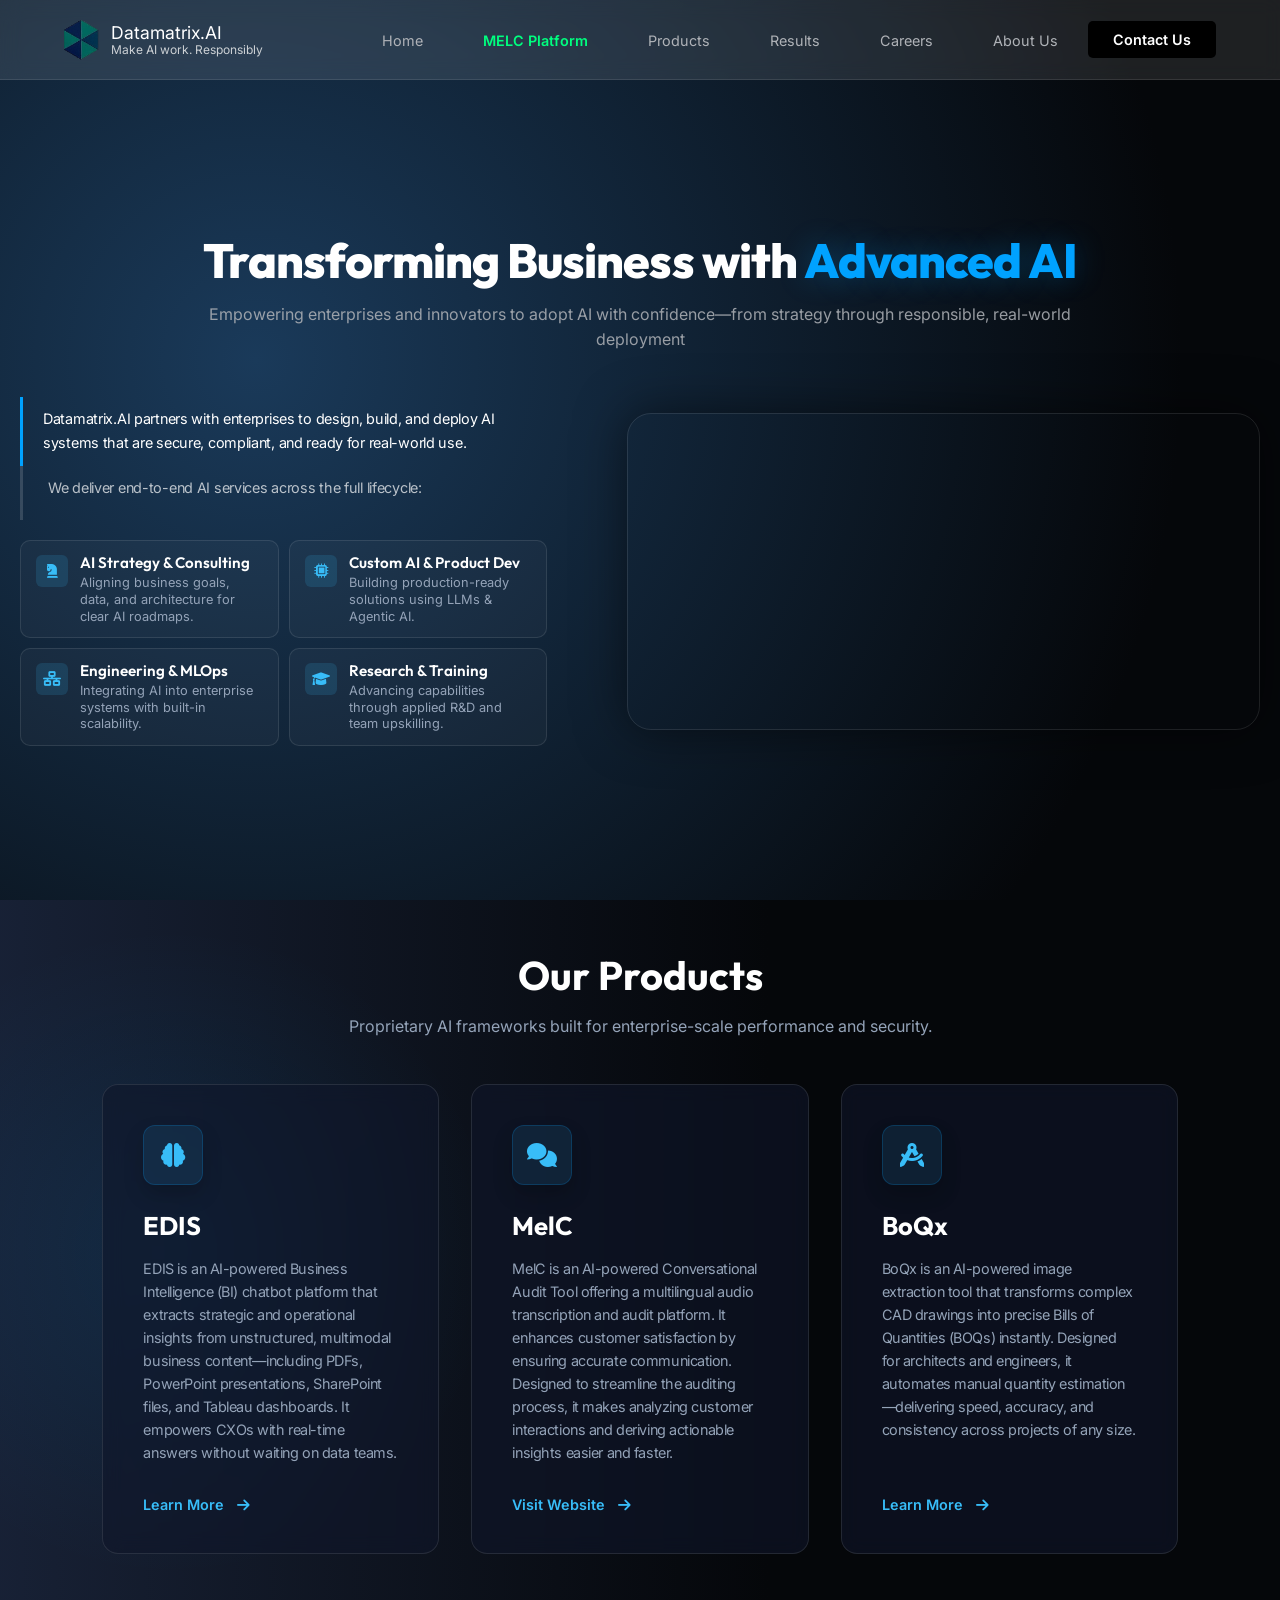
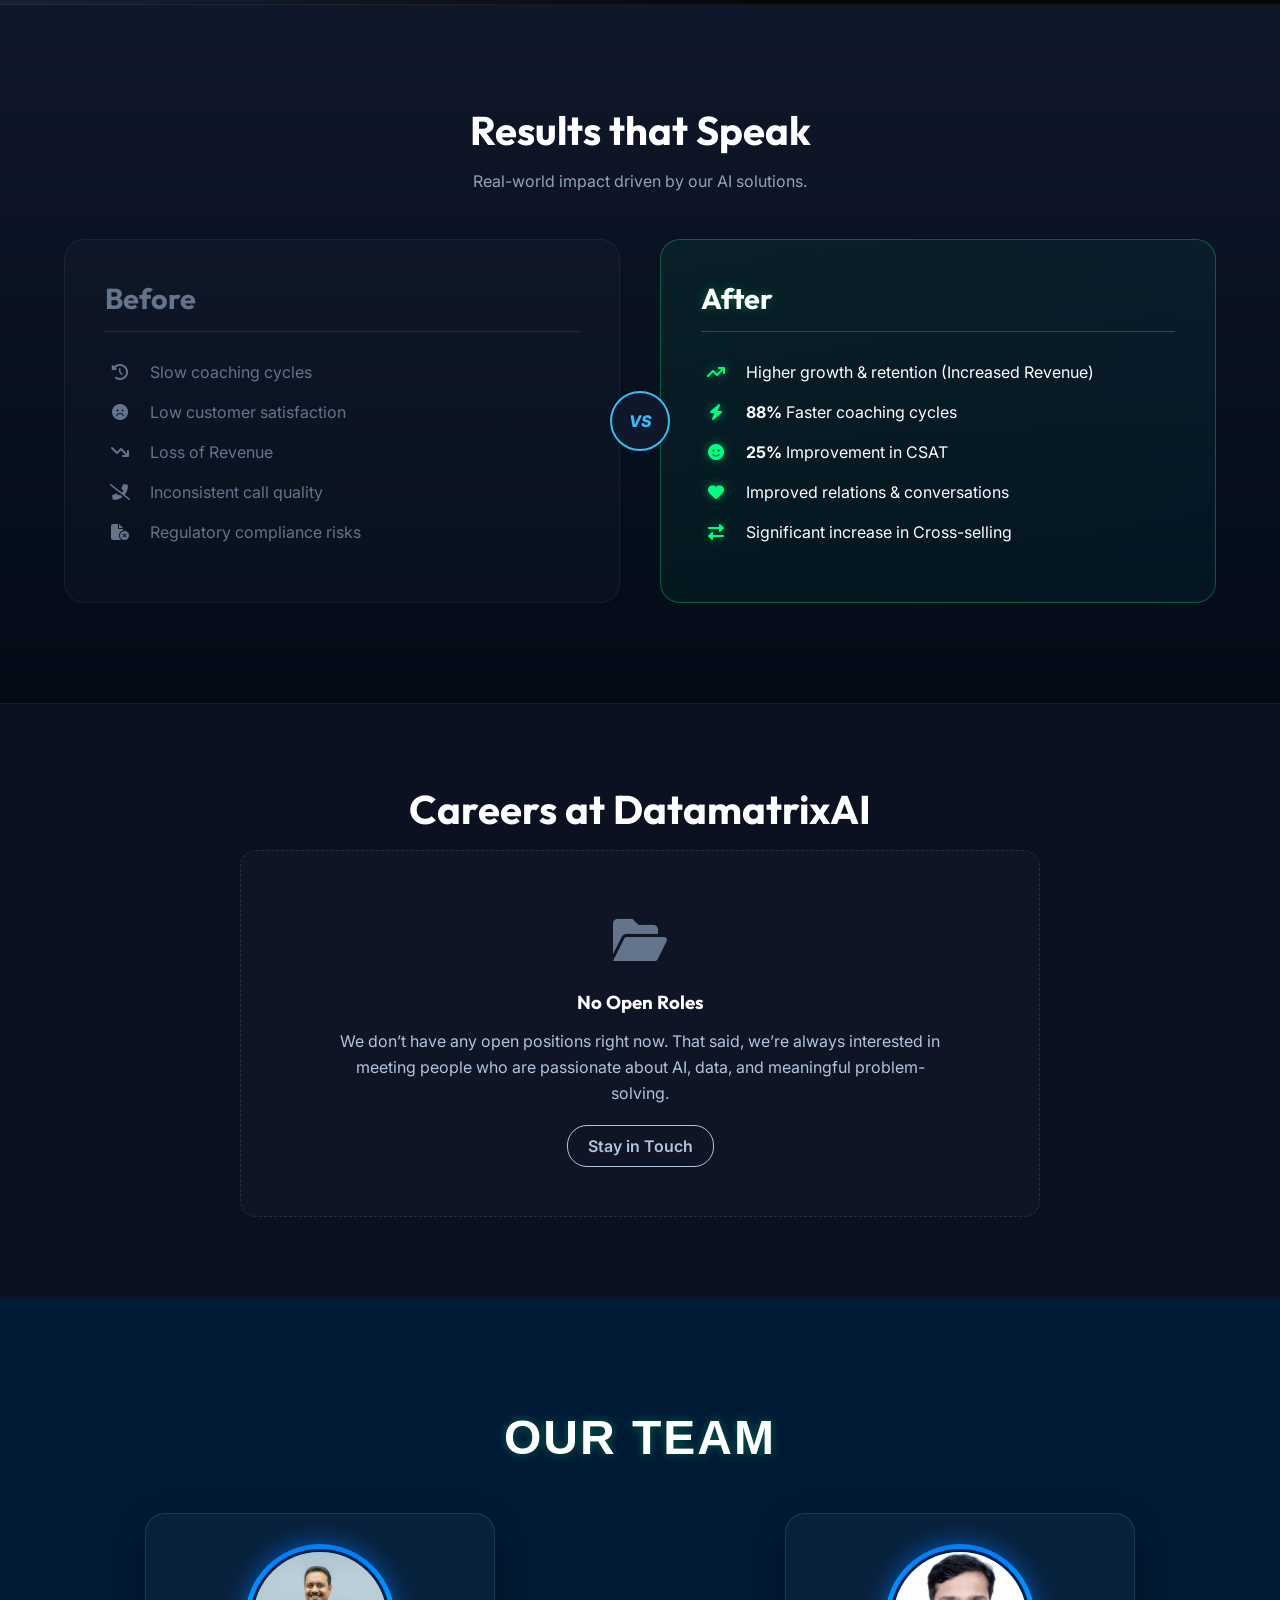
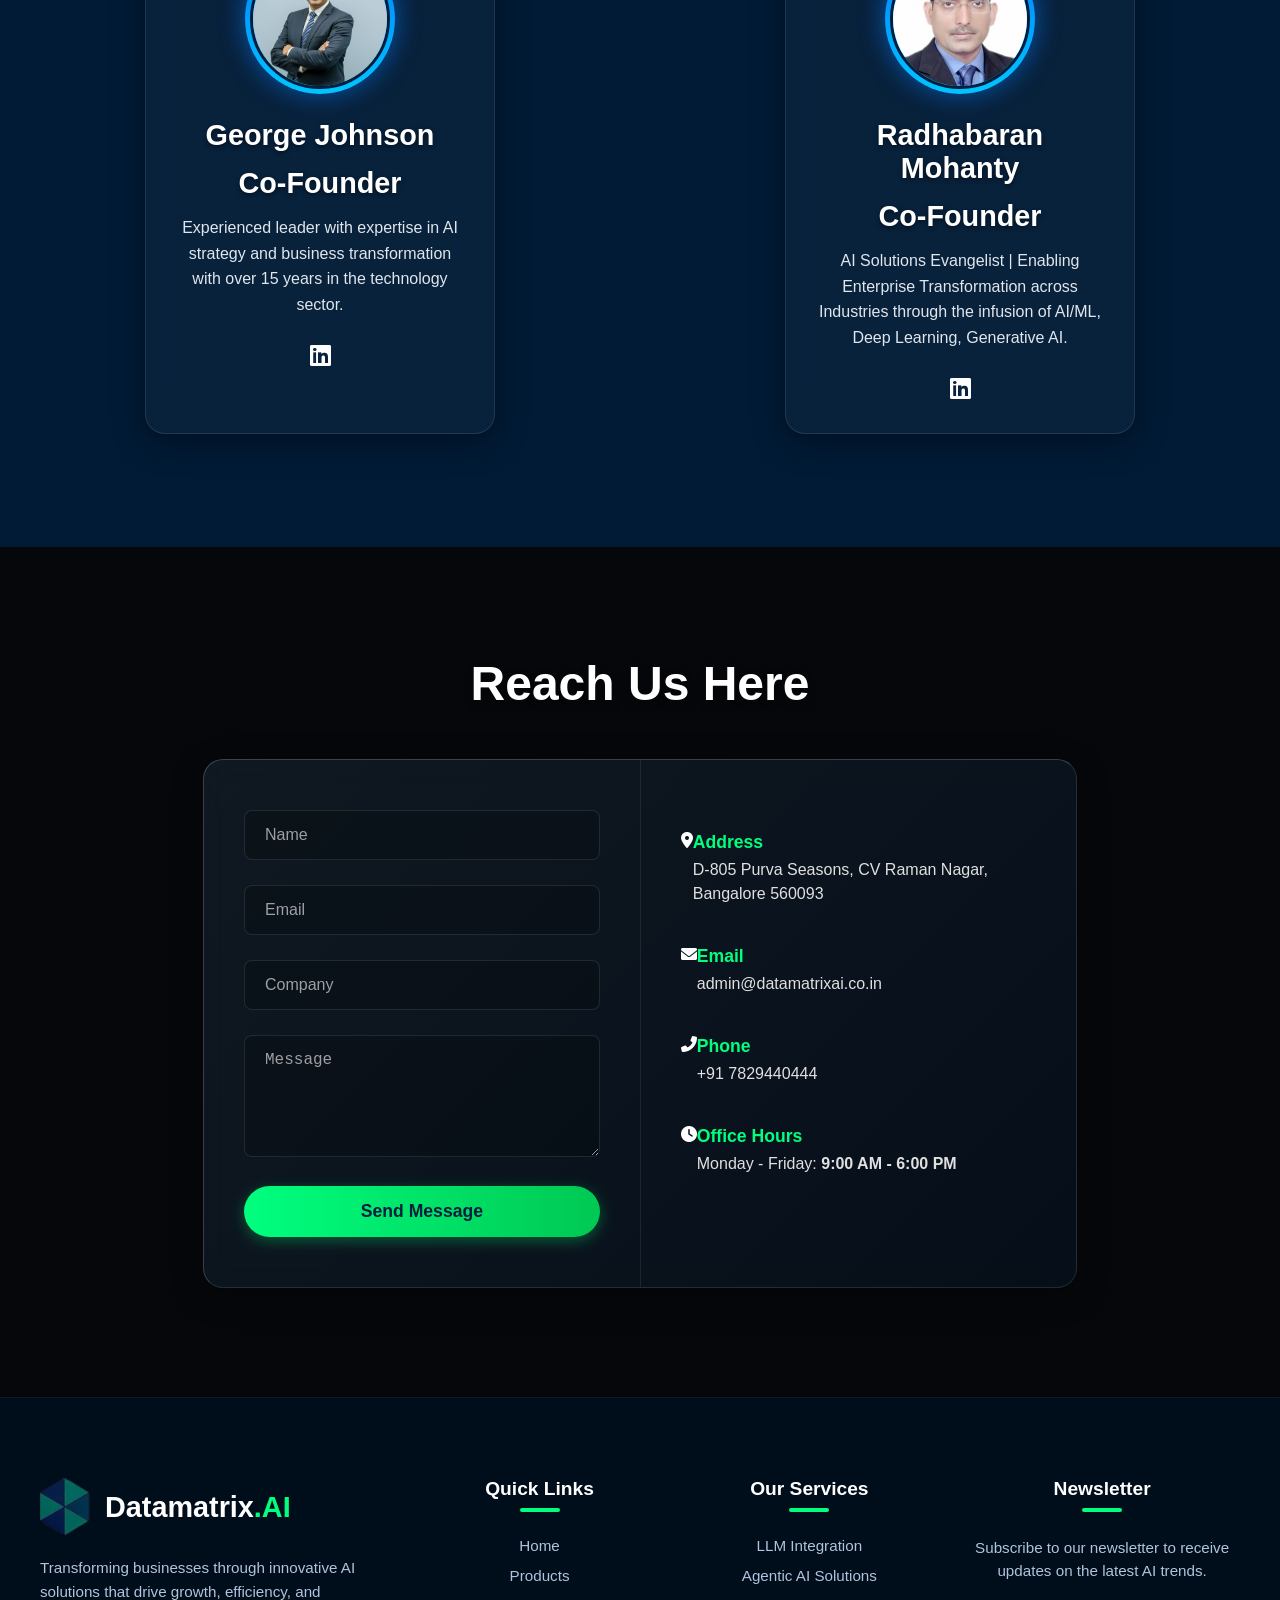
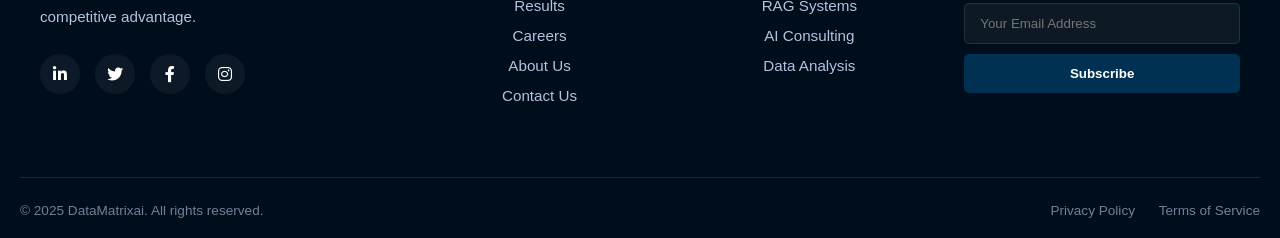
==== commit 42e6db63: "email notification and google sheet will be updated when someone will submit any form like Contact u" ====
--- a/index.html
+++ b/index.html
@@ -160,6 +160,35 @@
         <a href="#contact" class="btn-reach">Contact Us</a>
     </header>
 
+    <script>
+
+    const scriptURL = "https://script.google.com/macros/s/AKfycbwIMDVRCGLxUJJRiQpxjIyoqu_eCSKP8NSIha_df9tIqQHau41DbtMPCePSjreEFw0W/exec";
+
+    document.getElementById("contactForm").addEventListener("submit", function(e){
+
+        e.preventDefault();
+
+        const formData = new FormData(this);
+        formData.append("action","contact");
+
+        fetch(scriptURL,{
+            method:"POST",
+            body:formData
+        })
+        .then(res => res.json())
+        .then(data => {
+            alert("Message sent successfully");
+            document.getElementById("contactForm").reset();
+        })
+        .catch(err=>{
+            alert("Error sending message");
+            console.error(err);
+        });
+
+    });
+
+    </script>
+    
     <section class="hero">
         <div class="hero-header-container">
             <div class="hero-header-content">
@@ -306,7 +335,7 @@
                     We don’t have any open positions right now. That said, we’re always interested in meeting people who are passionate about AI, data, and meaningful problem-solving.
                 </p>
                 <div style="margin-top: 30px;">
-                    <a href="mailto:reach-us@datamatrixai.co.in" class="btn-outline" style="border: 1px solid #b0c4de; color: #b0c4de; padding: 10px 20px; border-radius: 20px; text-decoration: none; transition: 0.3s;">Stay in Touch</a>
+                    <a href="mailto:admin@datamatrixai.co.in" class="btn-outline" style="border: 1px solid #b0c4de; color: #b0c4de; padding: 10px 20px; border-radius: 20px; text-decoration: none; transition: 0.3s;">Stay in Touch</a>
                 </div>
             </div>
 
@@ -330,9 +359,9 @@
                         with over 15 years in the technology sector.
                     </p>
                     <div class="social-links">
-                        <a href="#" class="social-icon"><i class="fab fa-linkedin"></i></a>
+                        <a href="https://www.linkedin.com/in/georgejohnsonin/" class="social-icon"><i class="fab fa-linkedin"></i></a>
                         <!--a href="#" class="social-icon"><i class="fab fa-github"></i></a-->
-                        <!--a href="#" class="social-icon"><i class="fab fa-twitter"></i></a-->
+                        <!--a href="https://x.com/GeorgeJohnsun" class="social-icon"><i class="fab fa-twitter"></i></a-->
                     </div>
                 </div>
 
@@ -347,7 +376,7 @@
                         through the infusion of AI/ML, Deep Learning, Generative AI.
                     </p>
                     <div class="social-links">
-                        <a href="#" class="social-icon"><i class="fab fa-linkedin"></i></a>
+                        <a href="https://www.linkedin.com/in/radhabaran-mohanty-50938227/" class="social-icon"><i class="fab fa-linkedin"></i></a>
                         <!--a href="#" class="social-icon"><i class="fab fa-github"></i></a-->
                         <!--a href="#" class="social-icon"><i class="fab fa-twitter"></i></a-->
                     </div>
@@ -365,7 +394,8 @@
             <div class="contact-wrapper">
                 
                 <div class="form-column">
-                    <form action="#" method="POST" class="contact-form">
+                    <!-- <form action="#" method="POST" class="contact-form"> -->
+                    <form id="contactForm" class="contact-form">
                         <div class="form-group">
                             <input type="text" name="name" placeholder="Name" required class="form-input">
                         </div>
@@ -404,7 +434,7 @@
                         </div>
                         <div class="info-text">
                             <h4>Email</h4>
-                            <p>reach-us@datamatrixai.co.in</p>
+                            <p>admin@datamatrixai.co.in</p>
                         </div>
                     </div>
 
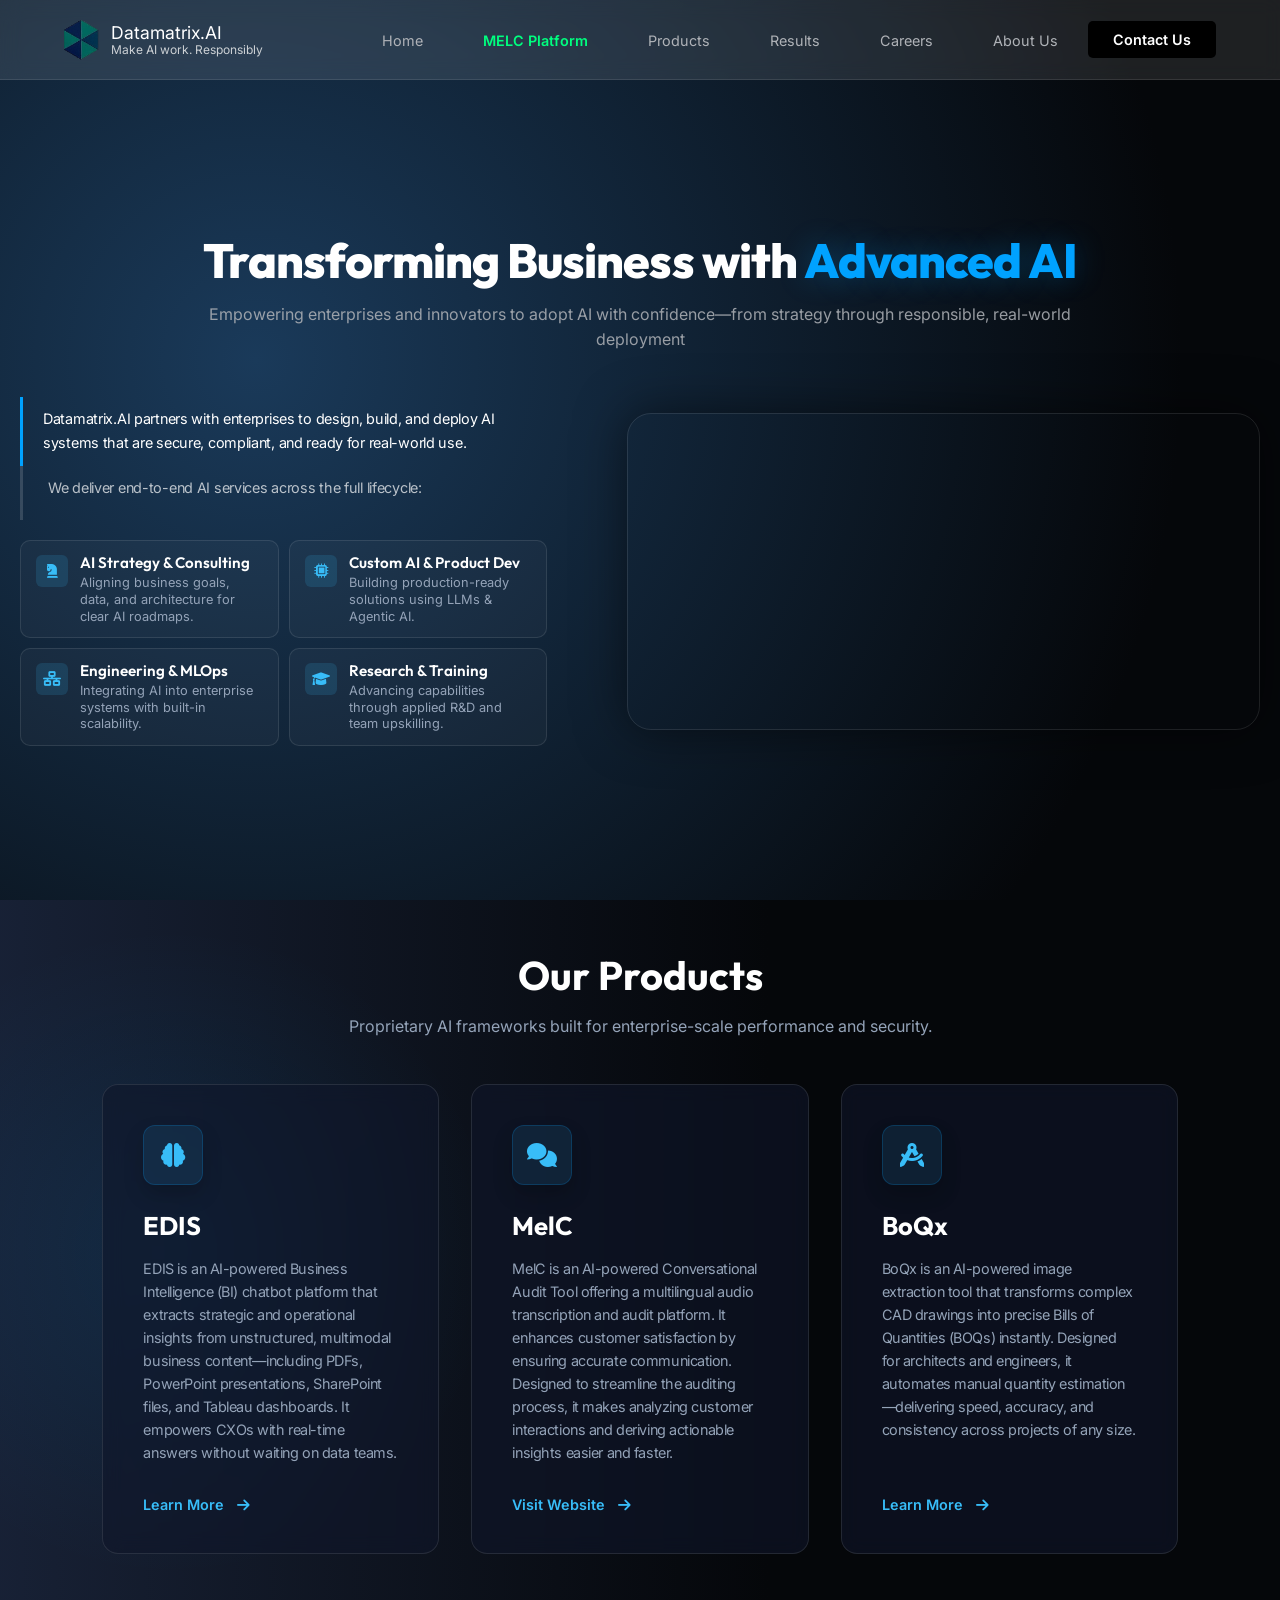
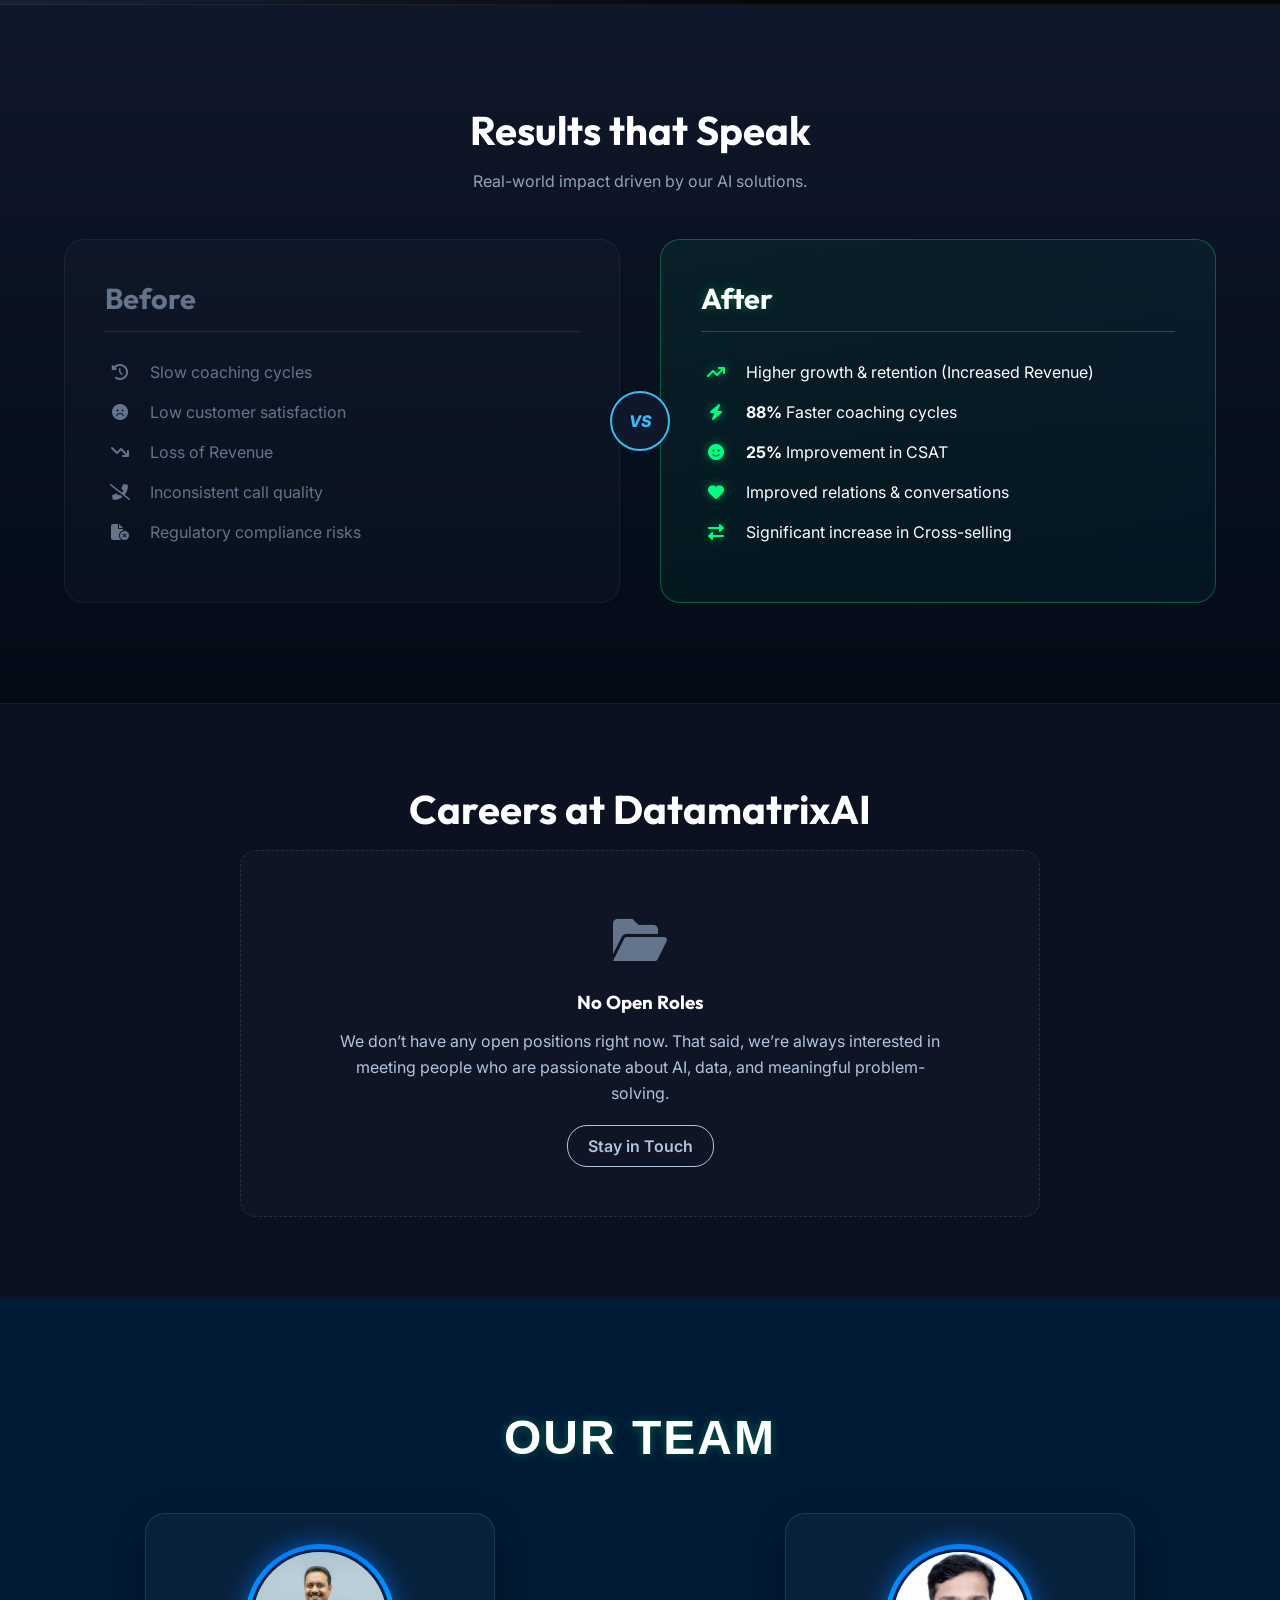
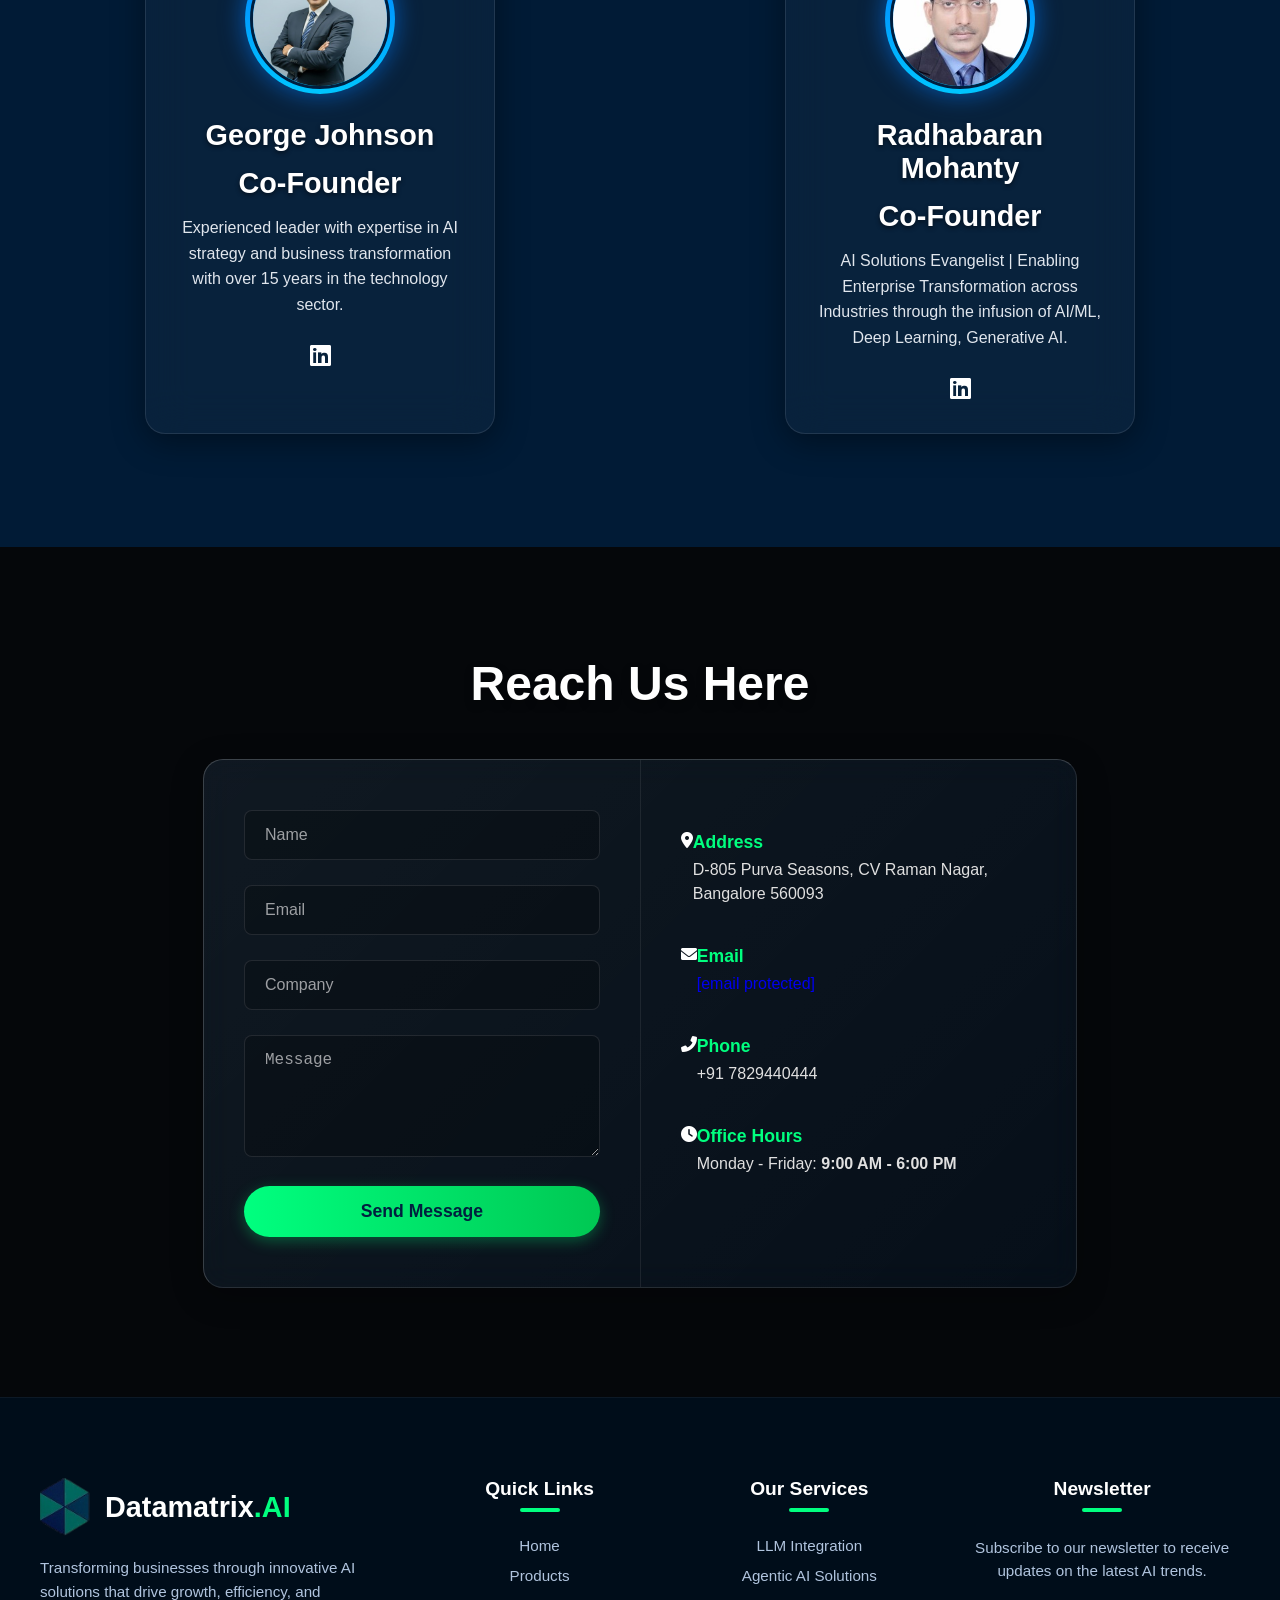
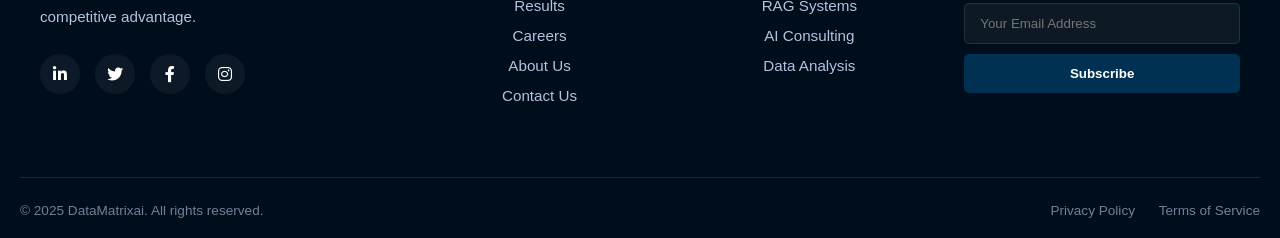
==== commit fc544687: "fixing saving issues in google sheet" ====
--- a/index.html
+++ b/index.html
@@ -159,35 +159,6 @@
         </nav>
         <a href="#contact" class="btn-reach">Contact Us</a>
     </header>
-
-    <script>
-
-    const scriptURL = "https://script.google.com/macros/s/AKfycbwIMDVRCGLxUJJRiQpxjIyoqu_eCSKP8NSIha_df9tIqQHau41DbtMPCePSjreEFw0W/exec";
-
-    document.getElementById("contactForm").addEventListener("submit", function(e){
-
-        e.preventDefault();
-
-        const formData = new FormData(this);
-        formData.append("action","contact");
-
-        fetch(scriptURL,{
-            method:"POST",
-            body:formData
-        })
-        .then(res => res.json())
-        .then(data => {
-            alert("Message sent successfully");
-            document.getElementById("contactForm").reset();
-        })
-        .catch(err=>{
-            alert("Error sending message");
-            console.error(err);
-        });
-
-    });
-
-    </script>
     
     <section class="hero">
         <div class="hero-header-container">
@@ -335,7 +306,7 @@
                     We don’t have any open positions right now. That said, we’re always interested in meeting people who are passionate about AI, data, and meaningful problem-solving.
                 </p>
                 <div style="margin-top: 30px;">
-                    <a href="mailto:admin@datamatrixai.co.in" class="btn-outline" style="border: 1px solid #b0c4de; color: #b0c4de; padding: 10px 20px; border-radius: 20px; text-decoration: none; transition: 0.3s;">Stay in Touch</a>
+                    <a href="/cdn-cgi/l/email-protection#5130353c383f11353025303c302523382930387f323e7f383f" class="btn-outline" style="border: 1px solid #b0c4de; color: #b0c4de; padding: 10px 20px; border-radius: 20px; text-decoration: none; transition: 0.3s;">Stay in Touch</a>
                 </div>
             </div>
 
@@ -396,6 +367,7 @@
                 <div class="form-column">
                     <!-- <form action="#" method="POST" class="contact-form"> -->
                     <form id="contactForm" class="contact-form">
+
                         <div class="form-group">
                             <input type="text" name="name" placeholder="Name" required class="form-input">
                         </div>
@@ -434,7 +406,7 @@
                         </div>
                         <div class="info-text">
                             <h4>Email</h4>
-                            <p>admin@datamatrixai.co.in</p>
+                            <p><a href="/cdn-cgi/l/email-protection" class="__cf_email__" data-cfemail="94f5f0f9fdfad4f0f5e0f5f9f5e0e6fdecf5fdbaf7fbbafdfa">[email&#160;protected]</a></p>
                         </div>
                     </div>
 
@@ -528,7 +500,7 @@
         </div>
     </footer>
 
-    <script>
+    <script data-cfasync="false" src="/cdn-cgi/scripts/5c5dd728/cloudflare-static/email-decode.min.js"></script><script>
         document.addEventListener('contextmenu', function(e) {
             e.preventDefault();
         });
@@ -570,6 +542,52 @@
                 introText.style.display = 'none';
             }
         });
+
     </script>
+
+    <script>
+
+    const scriptURL = "https://script.google.com/macros/s/AKfycbwIMDVRCGLxUJJRiQpxjIyoqu_eCSKP8NSIha_df9tIqQHau41DbtMPCePSjreEFw0W/exec";
+
+    const form = document.getElementById("contactForm");
+
+    form.addEventListener("submit", e => {
+
+        e.preventDefault();
+
+        const btn = form.querySelector("button");
+        const originalText = btn.innerText;
+        btn.innerText = "Sending...";
+
+        const formData = new FormData(form);
+        formData.append("action","contact");
+
+        fetch(scriptURL,{
+            method:"POST",
+            body:formData
+        })
+        .then(res => res.json())
+        .then(data => {
+
+            if(data.status === "success"){
+                alert("Message sent successfully!");
+                form.reset();
+            }else{
+                alert(data.message || "Error sending message. Please try again.");
+            }
+
+        })
+        .catch(err => {
+            console.error('Error!', err.message);
+            alert("Error! Something went wrong. Please try again.");
+        })
+        .finally(() => {
+            btn.innerText = originalText;
+        });
+
+    });
+
+    </script>
+
 </body>
 </html>
